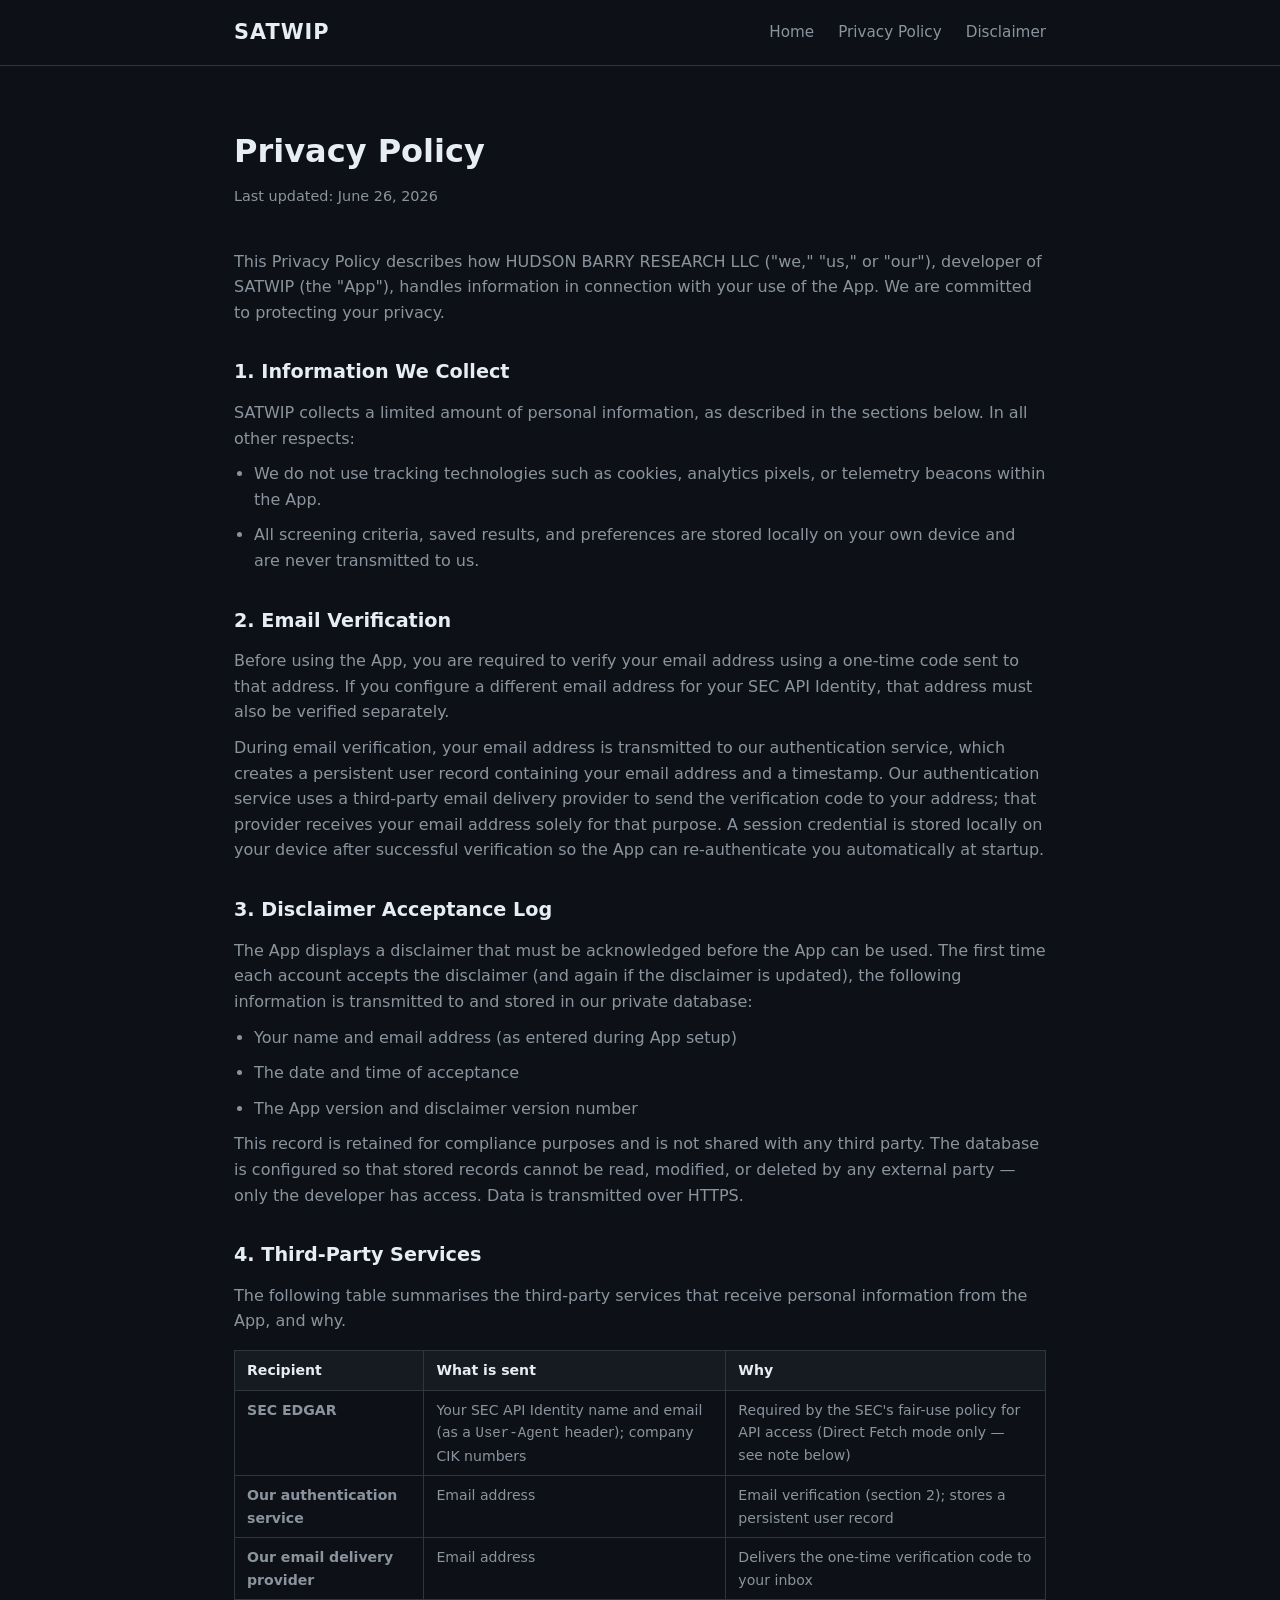
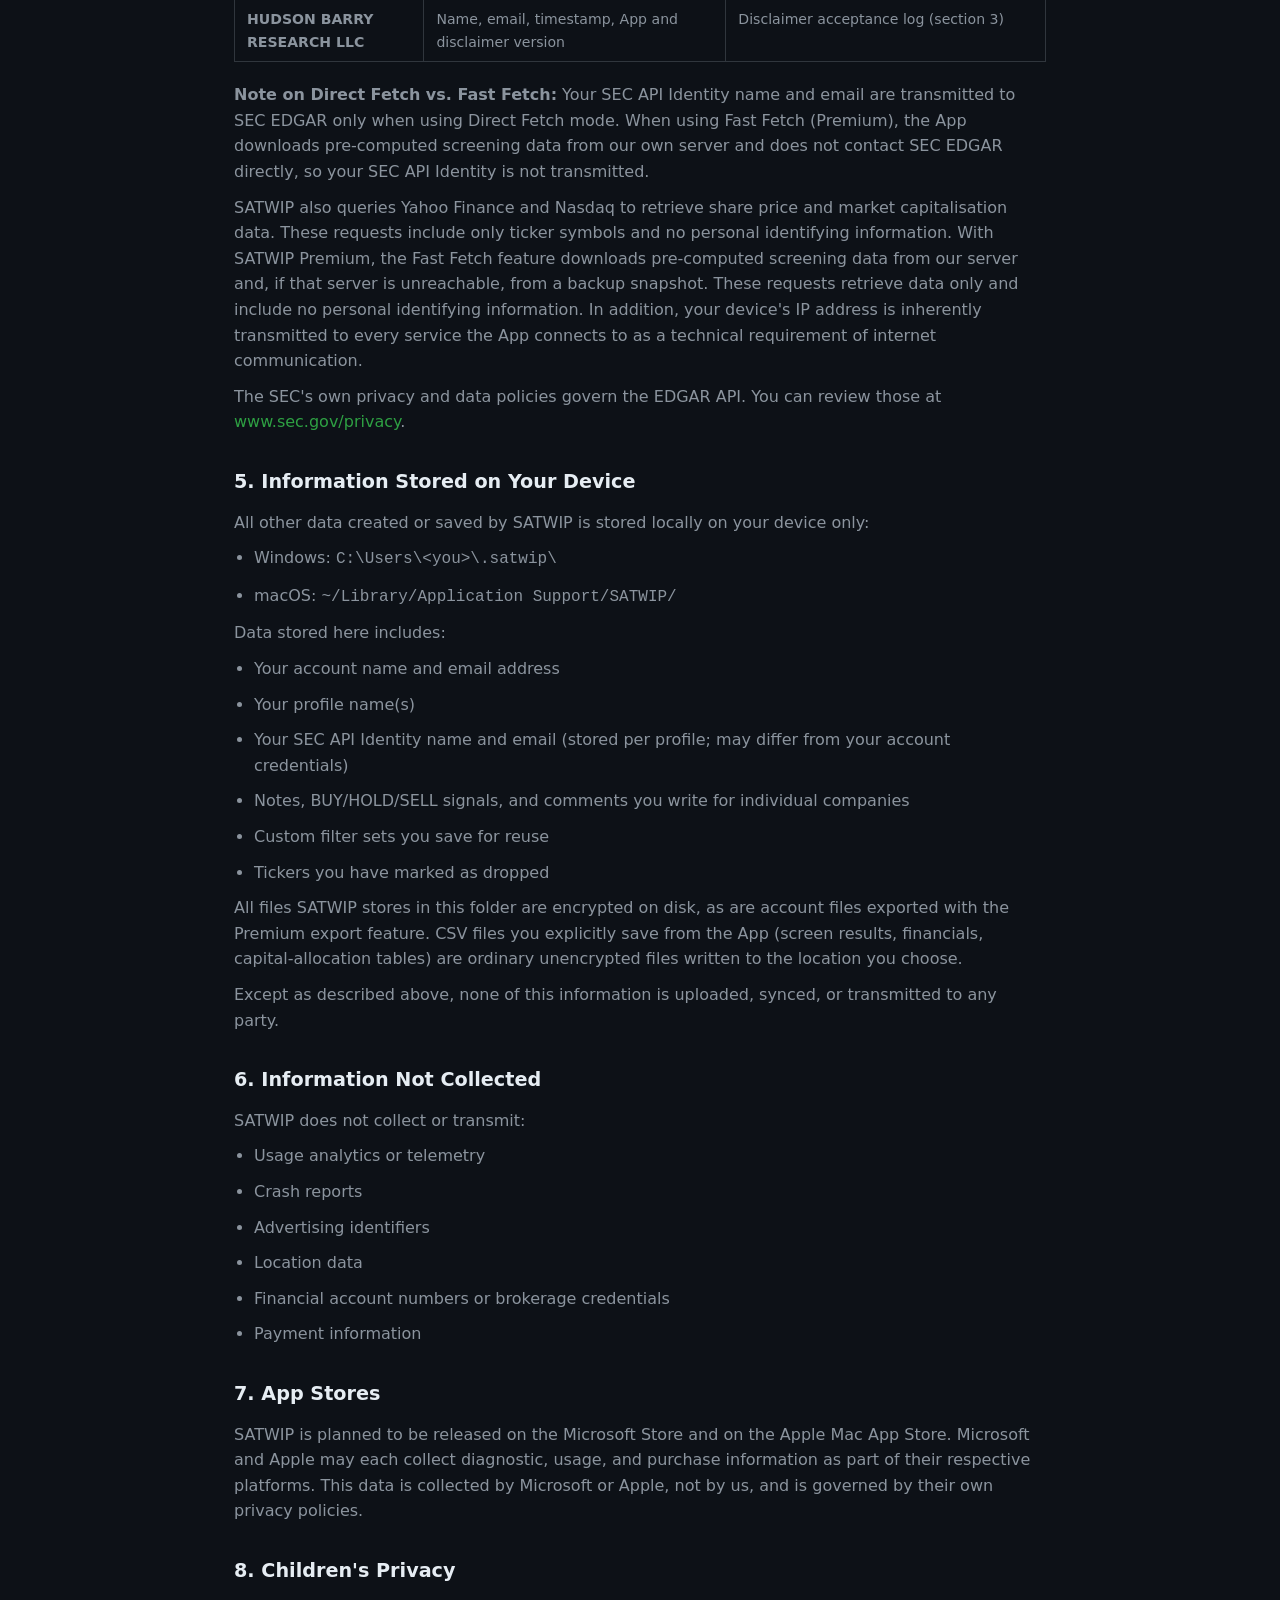
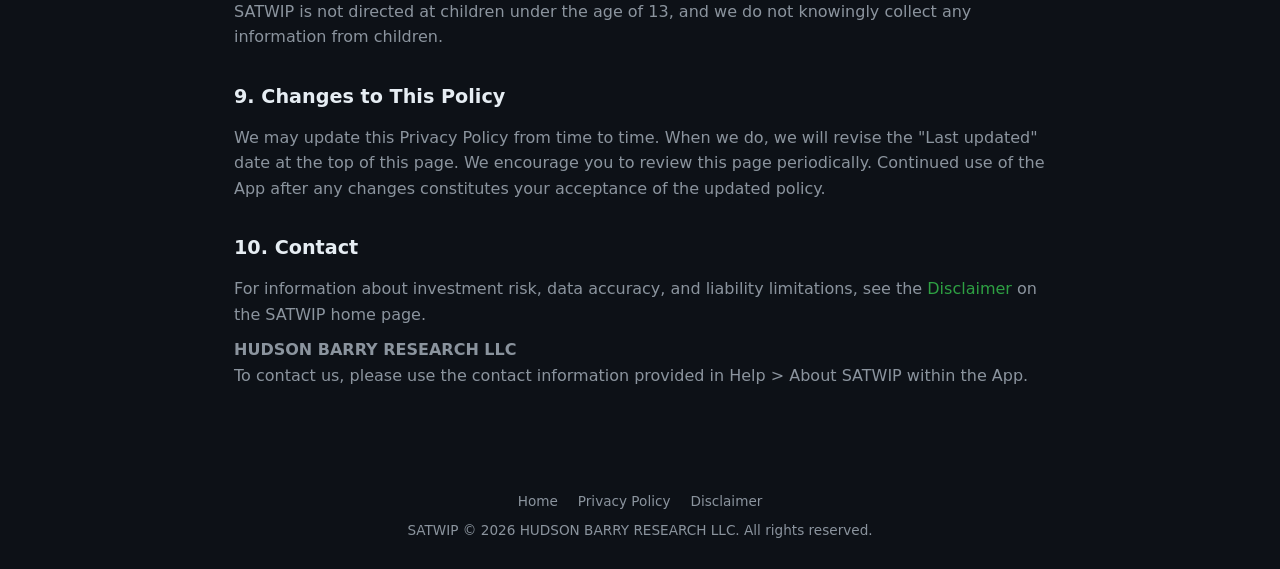
==== privacy-policy.html @ 19c0c05f "Sync privacy policy: remove satwip.com from contact section Co-Authored-By: Claude Sonnet 4.6 <norep" ====
<!DOCTYPE html>
<html lang="en">
<head>
  <meta charset="UTF-8" />
  <meta name="viewport" content="width=device-width, initial-scale=1.0" />
  <title>Privacy Policy — SATWIP</title>
  <meta name="description" content="SATWIP privacy policy — learn how SATWIP handles your data." />
  <link rel="canonical" href="https://satwip.com/privacy-policy.html" />
  <link rel="icon" href="favicon.ico" sizes="any" />
  <link rel="stylesheet" href="styles.css" />
</head>
<body>

  <nav>
    <div class="container">
      <a class="nav-brand" href="index.html" style="text-decoration:none;">SATWIP</a>
      <div class="nav-links">
        <a href="index.html">Home</a>
        <a href="privacy-policy.html">Privacy Policy</a>
        <a href="index.html#disclaimer">Disclaimer</a>
      </div>
    </div>
  </nav>

  <main>
    <div class="container">
      <div class="policy-content">

        <h1>Privacy Policy</h1>
        <p class="updated">Last updated: June 26, 2026</p>

        <p>This Privacy Policy describes how HUDSON BARRY RESEARCH LLC ("we," "us," or "our"), developer of SATWIP (the "App"), handles information in connection with your use of the App. We are committed to protecting your privacy.</p>

        <h2>1. Information We Collect</h2>
        <p>SATWIP collects a limited amount of personal information, as described in the sections below. In all other respects:</p>
        <ul>
          <li>We do not use tracking technologies such as cookies, analytics pixels, or telemetry beacons within the App.</li>
          <li>All screening criteria, saved results, and preferences are stored locally on your own device and are never transmitted to us.</li>
        </ul>

        <h2>2. Email Verification</h2>
        <p>Before using the App, you are required to verify your email address using a one-time code sent to that address. If you configure a different email address for your SEC API Identity, that address must also be verified separately.</p>
        <p>During email verification, your email address is transmitted to our authentication service, which creates a persistent user record containing your email address and a timestamp. Our authentication service uses a third-party email delivery provider to send the verification code to your address; that provider receives your email address solely for that purpose. A session credential is stored locally on your device after successful verification so the App can re-authenticate you automatically at startup.</p>

        <h2>3. Disclaimer Acceptance Log</h2>
        <p>The App displays a disclaimer that must be acknowledged before the App can be used. The first time each account accepts the disclaimer (and again if the disclaimer is updated), the following information is transmitted to and stored in our private database:</p>
        <ul>
          <li>Your name and email address (as entered during App setup)</li>
          <li>The date and time of acceptance</li>
          <li>The App version and disclaimer version number</li>
        </ul>
        <p>This record is retained for compliance purposes and is not shared with any third party. The database is configured so that stored records cannot be read, modified, or deleted by any external party — only the developer has access. Data is transmitted over HTTPS.</p>

        <h2>4. Third-Party Services</h2>
        <p>The following table summarises the third-party services that receive personal information from the App, and why.</p>
        <table>
          <thead>
            <tr><th>Recipient</th><th>What is sent</th><th>Why</th></tr>
          </thead>
          <tbody>
            <tr>
              <td><strong>SEC EDGAR</strong></td>
              <td>Your SEC API Identity name and email (as a <code>User-Agent</code> header); company CIK numbers</td>
              <td>Required by the SEC's fair-use policy for API access (Direct Fetch mode only — see note below)</td>
            </tr>
            <tr>
              <td><strong>Our authentication service</strong></td>
              <td>Email address</td>
              <td>Email verification (section 2); stores a persistent user record</td>
            </tr>
            <tr>
              <td><strong>Our email delivery provider</strong></td>
              <td>Email address</td>
              <td>Delivers the one-time verification code to your inbox</td>
            </tr>
            <tr>
              <td><strong>HUDSON BARRY RESEARCH LLC</strong></td>
              <td>Name, email, timestamp, App and disclaimer version</td>
              <td>Disclaimer acceptance log (section 3)</td>
            </tr>
          </tbody>
        </table>
        <p><strong>Note on Direct Fetch vs. Fast Fetch:</strong> Your SEC API Identity name and email are transmitted to SEC EDGAR only when using Direct Fetch mode. When using Fast Fetch (Premium), the App downloads pre-computed screening data from our own server and does not contact SEC EDGAR directly, so your SEC API Identity is not transmitted.</p>
        <p>SATWIP also queries Yahoo Finance and Nasdaq to retrieve share price and market capitalisation data. These requests include only ticker symbols and no personal identifying information. With SATWIP Premium, the Fast Fetch feature downloads pre-computed screening data from our server and, if that server is unreachable, from a backup snapshot. These requests retrieve data only and include no personal identifying information. In addition, your device's IP address is inherently transmitted to every service the App connects to as a technical requirement of internet communication.</p>
        <p>The SEC's own privacy and data policies govern the EDGAR API. You can review those at <a href="https://www.sec.gov/privacy" target="_blank" rel="noopener">www.sec.gov/privacy</a>.</p>

        <h2>5. Information Stored on Your Device</h2>
        <p>All other data created or saved by SATWIP is stored locally on your device only:</p>
        <ul>
          <li>Windows: <code>C:\Users\&lt;you&gt;\.satwip\</code></li>
          <li>macOS: <code>~/Library/Application Support/SATWIP/</code></li>
        </ul>
        <p>Data stored here includes:</p>
        <ul>
          <li>Your account name and email address</li>
          <li>Your profile name(s)</li>
          <li>Your SEC API Identity name and email (stored per profile; may differ from your account credentials)</li>
          <li>Notes, BUY/HOLD/SELL signals, and comments you write for individual companies</li>
          <li>Custom filter sets you save for reuse</li>
          <li>Tickers you have marked as dropped</li>
        </ul>
        <p>All files SATWIP stores in this folder are encrypted on disk, as are account files exported with the Premium export feature. CSV files you explicitly save from the App (screen results, financials, capital-allocation tables) are ordinary unencrypted files written to the location you choose.</p>
        <p>Except as described above, none of this information is uploaded, synced, or transmitted to any party.</p>

        <h2>6. Information Not Collected</h2>
        <p>SATWIP does not collect or transmit:</p>
        <ul>
          <li>Usage analytics or telemetry</li>
          <li>Crash reports</li>
          <li>Advertising identifiers</li>
          <li>Location data</li>
          <li>Financial account numbers or brokerage credentials</li>
          <li>Payment information</li>
        </ul>

        <h2>7. App Stores</h2>
        <p>SATWIP is planned to be released on the Microsoft Store and on the Apple Mac App Store. Microsoft and Apple may each collect diagnostic, usage, and purchase information as part of their respective platforms. This data is collected by Microsoft or Apple, not by us, and is governed by their own privacy policies.</p>

        <h2>8. Children's Privacy</h2>
        <p>SATWIP is not directed at children under the age of 13, and we do not knowingly collect any information from children.</p>

        <h2>9. Changes to This Policy</h2>
        <p>We may update this Privacy Policy from time to time. When we do, we will revise the "Last updated" date at the top of this page. We encourage you to review this page periodically. Continued use of the App after any changes constitutes your acceptance of the updated policy.</p>

        <h2>10. Contact</h2>
        <p>For information about investment risk, data accuracy, and liability limitations, see the <a href="index.html#disclaimer">Disclaimer</a> on the SATWIP home page.</p>

        <p><strong>HUDSON BARRY RESEARCH LLC</strong><br>
        To contact us, please use the contact information provided in Help &gt; About SATWIP within the App.</p>

      </div>
    </div>
  </main>

  <footer>
    <div class="container">
      <div class="footer-links">
        <a href="index.html">Home</a>
        <a href="privacy-policy.html">Privacy Policy</a>
        <a href="index.html#disclaimer">Disclaimer</a>
      </div>
      <p>SATWIP &copy; 2026 HUDSON BARRY RESEARCH LLC. All rights reserved.</p>
    </div>
  </footer>

</body>
</html>
---- styles.css ----
/* ===== Reset & Base ===== */
*, *::before, *::after { box-sizing: border-box; margin: 0; padding: 0; }

:root {
  --bg:        #0d1117;
  --bg-card:   #161b22;
  --border:    #30363d;
  --accent:    #2ea043;
  --accent-hover: #3fb950;
  --text:      #e6edf3;
  --text-muted:#8b949e;
  --font: 'Segoe UI', system-ui, -apple-system, sans-serif;
}

html { scroll-behavior: smooth; }

body {
  background: var(--bg);
  color: var(--text);
  font-family: var(--font);
  font-size: 16px;
  line-height: 1.6;
}

a { color: var(--accent); text-decoration: none; }
a:hover { color: var(--accent-hover); text-decoration: underline; }

/* ===== Layout ===== */
.container { max-width: 860px; margin: 0 auto; padding: 0 24px; }

/* ===== Nav ===== */
nav {
  border-bottom: 1px solid var(--border);
  padding: 16px 0;
  position: sticky; top: 0;
  background: var(--bg);
  z-index: 100;
}
nav .container { display: flex; align-items: center; justify-content: space-between; }
.nav-brand { font-size: 1.3rem; font-weight: 700; color: var(--text); letter-spacing: 1px; }
.nav-brand span { color: var(--accent); }
.nav-links { display: flex; gap: 24px; }
.nav-links a { color: var(--text-muted); font-size: 0.95rem; }
.nav-links a:hover { color: var(--text); text-decoration: none; }

/* ===== Hero ===== */
.hero {
  text-align: center;
  padding: 80px 0 60px;
  border-bottom: 1px solid var(--border);
}
.hero h1 { font-size: 3rem; font-weight: 800; letter-spacing: 2px; margin-bottom: 16px; }
.hero h1 span { color: var(--accent); }
.hero p { font-size: 1.2rem; color: var(--text-muted); max-width: 560px; margin: 0 auto 36px; }

.btn-store {
  display: inline-flex; align-items: center; gap: 10px;
  background: var(--accent);
  color: #fff;
  padding: 14px 28px;
  border-radius: 8px;
  font-size: 1rem; font-weight: 600;
  cursor: pointer;
  transition: transform 0.15s ease, background 0.15s ease;
}
.btn-store:hover {
  background: var(--accent-hover);
  color: #fff;
  text-decoration: none;
  transform: scale(1.04);
}
.btn-store svg { flex-shrink: 0; }
.coming-soon {
  display: inline-block;
  color: var(--text-muted);
  font-size: 1.1rem; font-weight: 600;
  letter-spacing: 0.5px;
}

.platform-note {
  margin-top: 14px;
  font-size: 0.85rem;
  color: var(--text-muted);
}

/* ===== Features ===== */
.features { padding: 60px 0; border-bottom: 1px solid var(--border); }
.features h2 { font-size: 1.6rem; margin-bottom: 32px; }

.cards { display: grid; grid-template-columns: repeat(auto-fit, minmax(240px, 1fr)); gap: 20px; }

.card {
  background: var(--bg-card);
  border: 1px solid var(--border);
  border-radius: 10px;
  padding: 24px;
}
.card-icon { font-size: 1.8rem; margin-bottom: 12px; }
.card h3 { font-size: 1rem; font-weight: 600; margin-bottom: 8px; }
.card p { font-size: 0.9rem; color: var(--text-muted); }

/* ===== About ===== */
.about { padding: 60px 0; border-bottom: 1px solid var(--border); }
.about h2 { font-size: 1.6rem; margin-bottom: 16px; }
.about p { color: var(--text-muted); margin-bottom: 12px; }

/* ===== Disclaimer ===== */
.disclaimer { padding: 60px 0; border-bottom: 1px solid var(--border); }
.disclaimer h2 { font-size: 1.6rem; margin-bottom: 20px; }
.disclaimer-box {
  background: var(--bg-card);
  border: 1px solid var(--border);
  border-left: 3px solid var(--text-muted);
  border-radius: 8px;
  padding: 24px 28px;
}
.disclaimer-box p { color: var(--text-muted); font-size: 0.9rem; margin-bottom: 16px; }
.disclaimer-box p:last-child { margin-bottom: 0; }
.disclaimer-box strong { color: var(--text); font-weight: 600; }

/* ===== Footer ===== */
footer {
  padding: 32px 0;
  text-align: center;
  font-size: 0.85rem;
  color: var(--text-muted);
}
footer a { color: var(--text-muted); }
footer a:hover { color: var(--text); }
footer .footer-links { margin-bottom: 8px; display: flex; justify-content: center; gap: 20px; }

/* ===== Privacy Policy Page ===== */
.policy-content { padding: 60px 0; }
.policy-content h1 { font-size: 2rem; margin-bottom: 8px; }
.policy-content .updated { color: var(--text-muted); font-size: 0.9rem; margin-bottom: 40px; }
.policy-content h2 { font-size: 1.2rem; margin: 32px 0 12px; color: var(--text); }
.policy-content p, .policy-content li { color: var(--text-muted); margin-bottom: 10px; }
.policy-content ul { padding-left: 20px; }
.policy-content a { color: var(--accent); }

/* ===== Policy table ===== */
.policy-content table {
  width: 100%; border-collapse: collapse;
  font-size: 0.88rem; margin: 16px 0 20px;
}
.policy-content th, .policy-content td {
  border: 1px solid var(--border);
  padding: 8px 12px; text-align: left; vertical-align: top;
}
.policy-content th { background: var(--bg-card); color: var(--text); font-weight: 600; }
.policy-content td { color: var(--text-muted); }

/* ===== Responsive ===== */
@media (max-width: 600px) {
  .hero h1 { font-size: 2.2rem; }
  .nav-links { gap: 16px; }
}
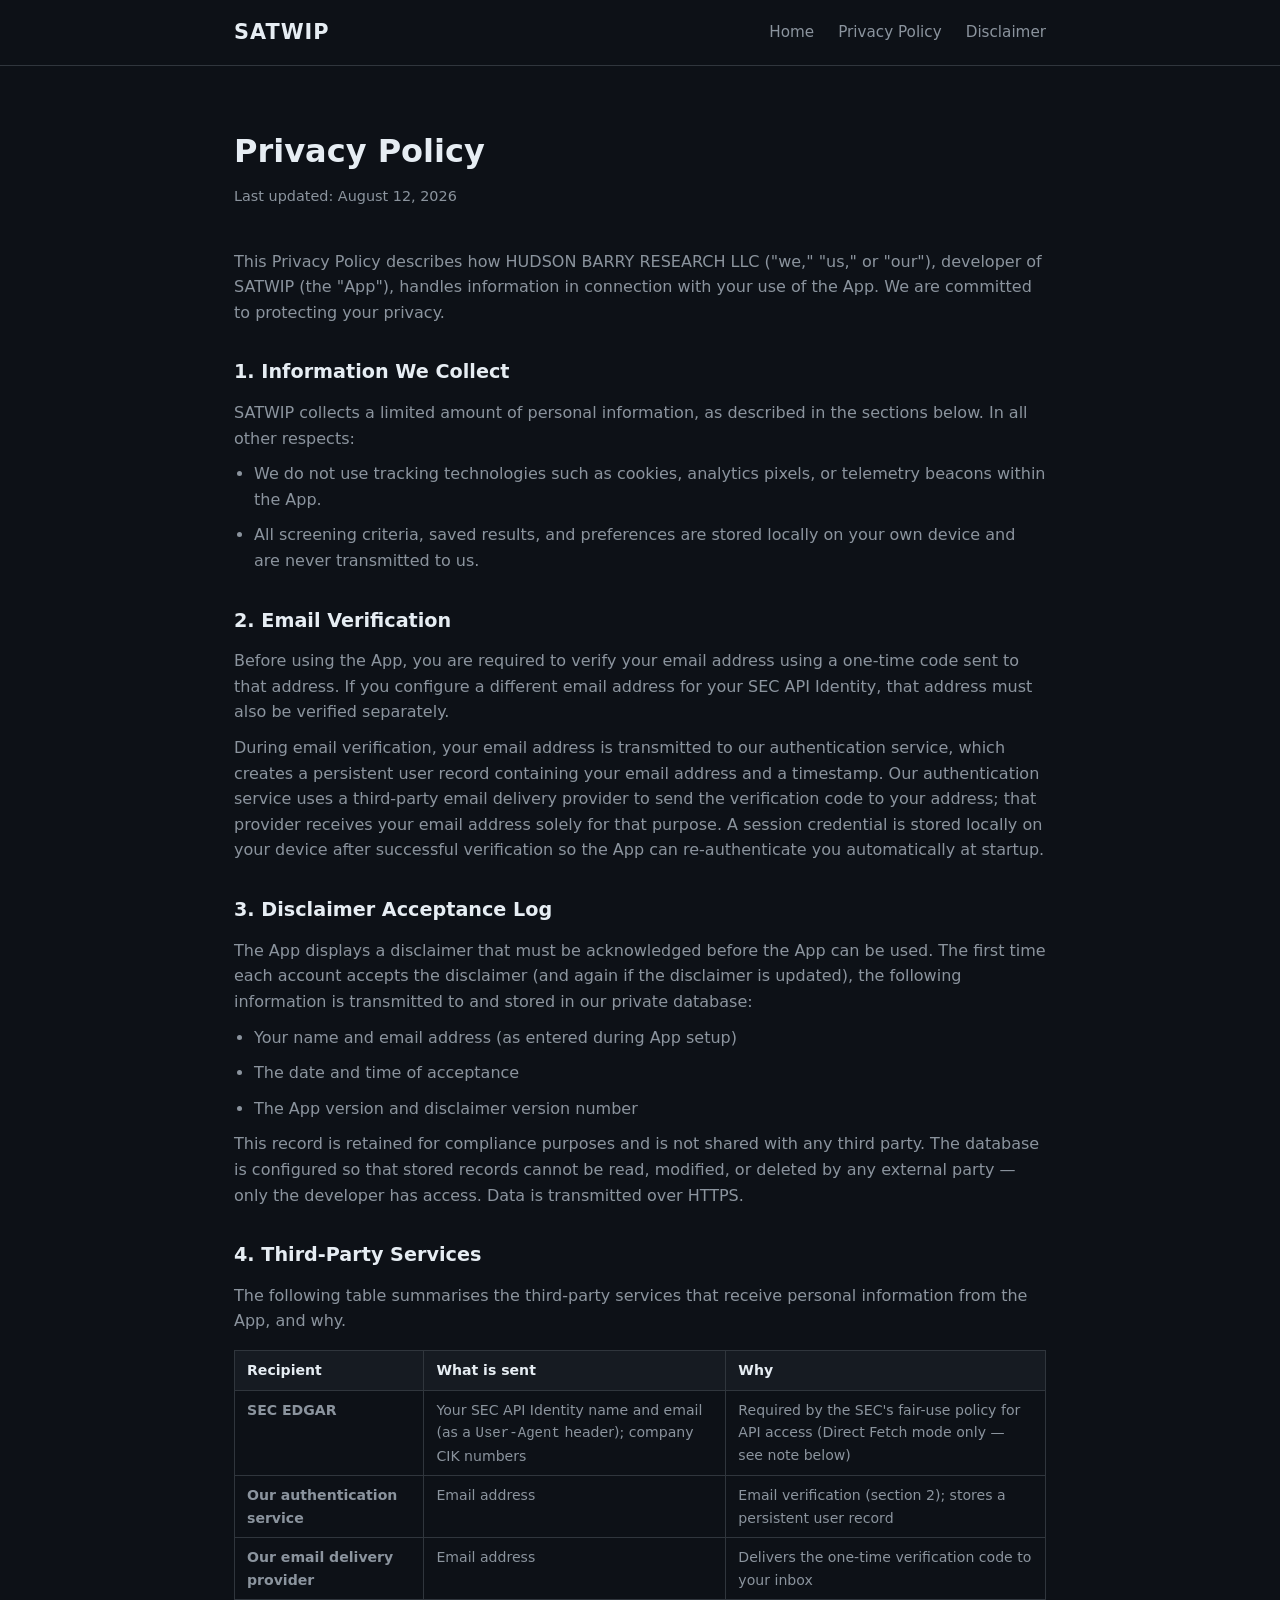
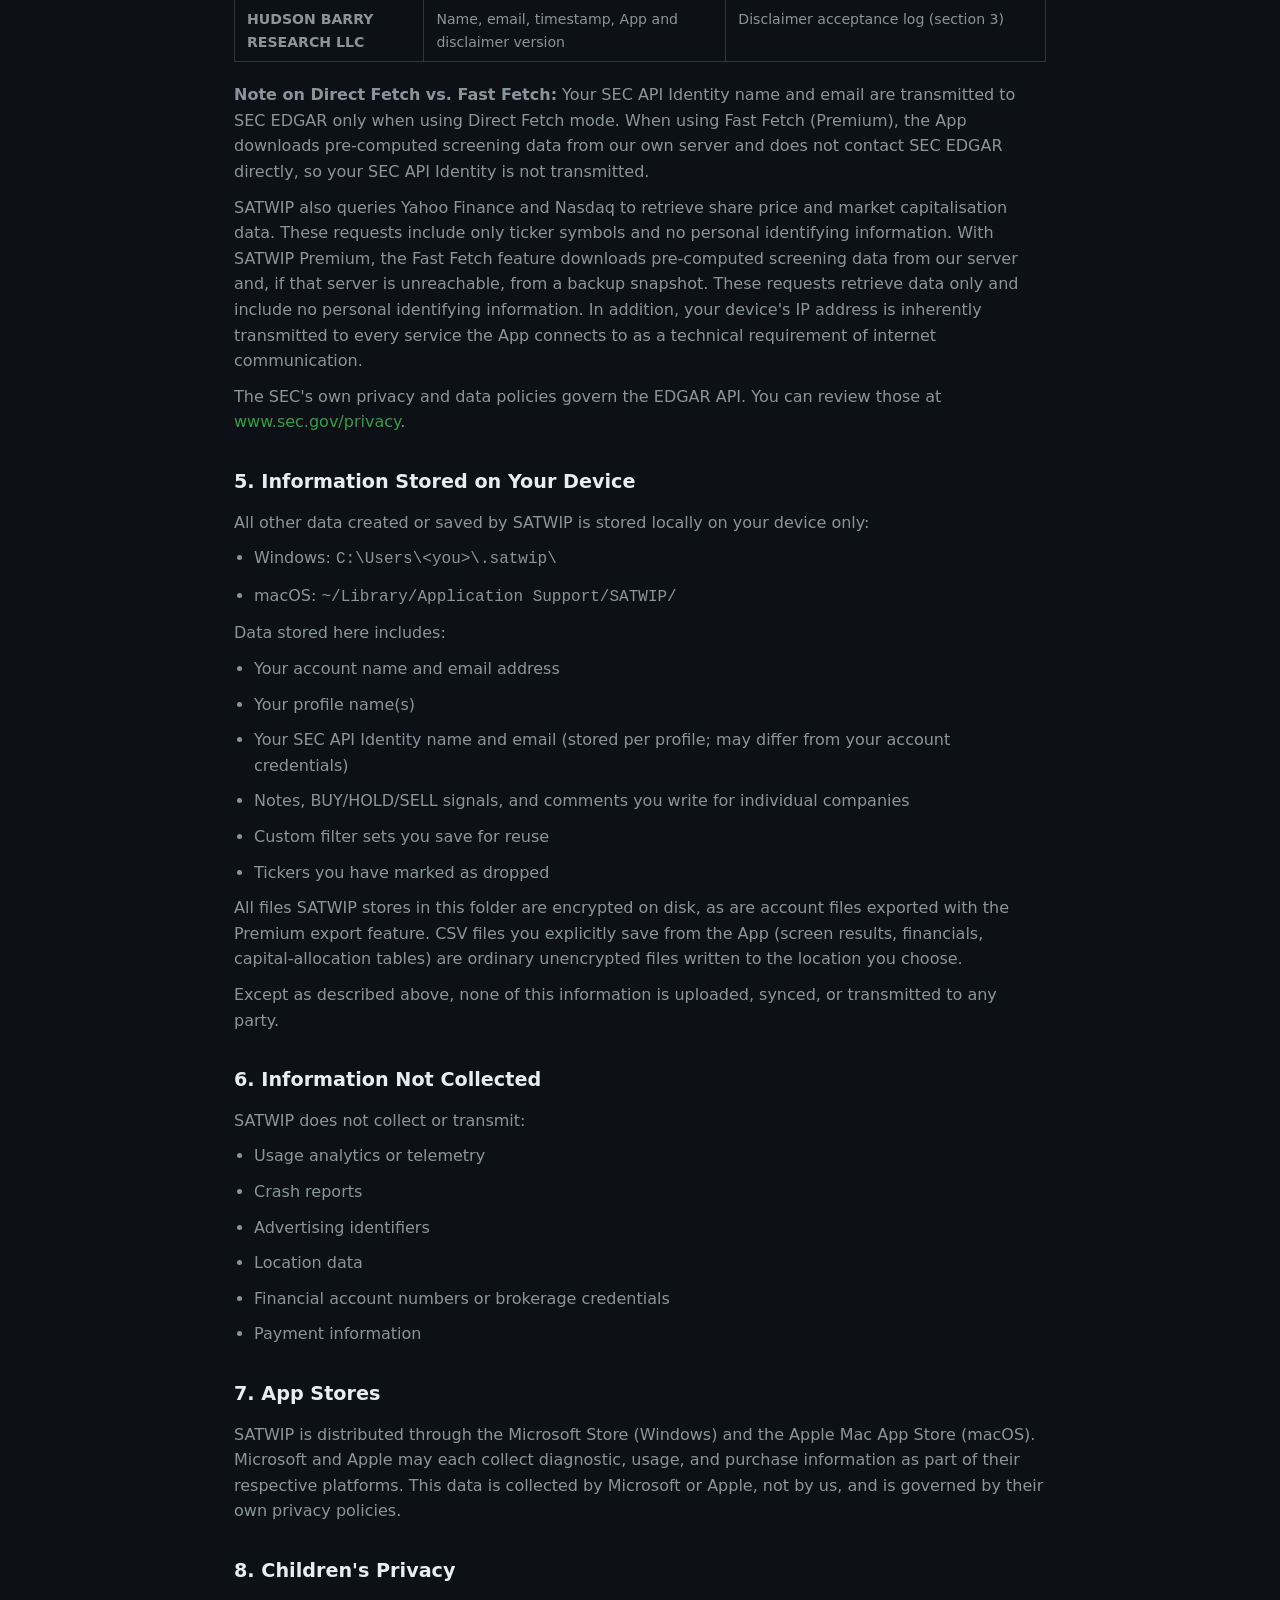
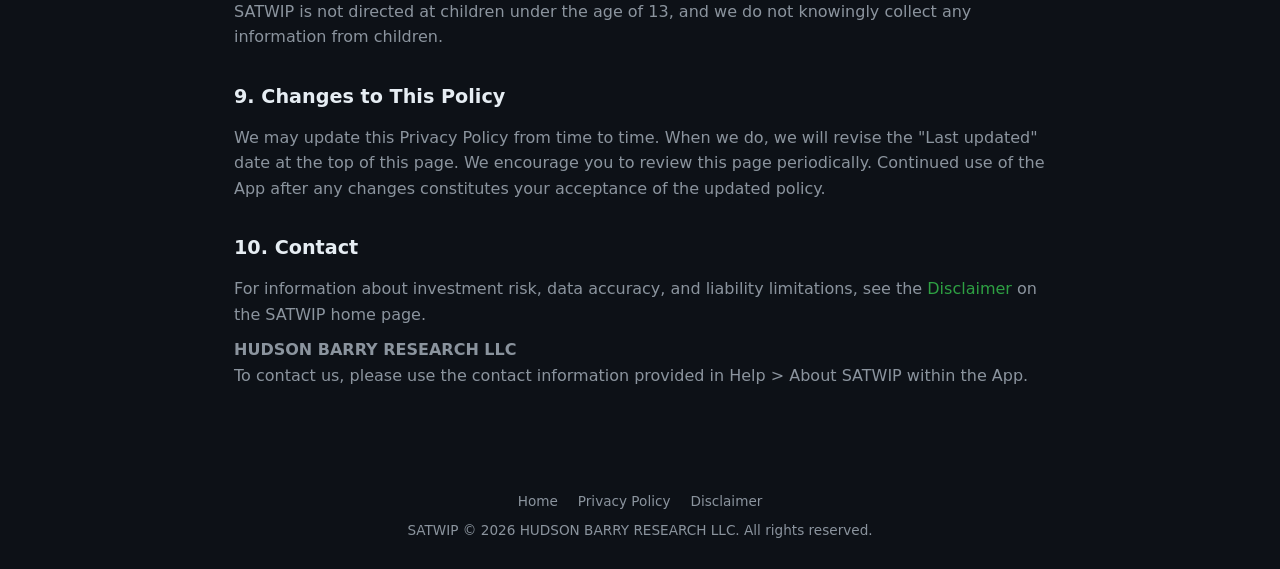
==== commit 2c0e83ca: "Website: correct stale platform text now that macOS is live - Meta description: "Coming soon to macO" ====
--- a/privacy-policy.html
+++ b/privacy-policy.html
@@ -27,7 +27,7 @@
       <div class="policy-content">
 
         <h1>Privacy Policy</h1>
-        <p class="updated">Last updated: June 26, 2026</p>
+        <p class="updated">Last updated: August 12, 2026</p>
 
         <p>This Privacy Policy describes how HUDSON BARRY RESEARCH LLC ("we," "us," or "our"), developer of SATWIP (the "App"), handles information in connection with your use of the App. We are committed to protecting your privacy.</p>
 
@@ -114,7 +114,7 @@
         </ul>
 
         <h2>7. App Stores</h2>
-        <p>SATWIP is planned to be released on the Microsoft Store and on the Apple Mac App Store. Microsoft and Apple may each collect diagnostic, usage, and purchase information as part of their respective platforms. This data is collected by Microsoft or Apple, not by us, and is governed by their own privacy policies.</p>
+        <p>SATWIP is distributed through the Microsoft Store (Windows) and the Apple Mac App Store (macOS). Microsoft and Apple may each collect diagnostic, usage, and purchase information as part of their respective platforms. This data is collected by Microsoft or Apple, not by us, and is governed by their own privacy policies.</p>
 
         <h2>8. Children's Privacy</h2>
         <p>SATWIP is not directed at children under the age of 13, and we do not knowingly collect any information from children.</p>
--- a/styles.css
+++ b/styles.css
@@ -51,27 +51,25 @@
 }
 .hero h1 { font-size: 3rem; font-weight: 800; letter-spacing: 2px; margin-bottom: 16px; }
 .hero h1 span { color: var(--accent); }
+.hero .tagline { font-size: 1.4rem; font-weight: 600; color: var(--text); margin-bottom: 24px; letter-spacing: 0.5px; }
 .hero p { font-size: 1.2rem; color: var(--text-muted); max-width: 560px; margin: 0 auto 36px; }
 
-.btn-store {
-  display: inline-flex; align-items: center; gap: 10px;
-  background: var(--accent);
-  color: #fff;
-  padding: 14px 28px;
-  border-radius: 8px;
-  font-size: 1rem; font-weight: 600;
-  cursor: pointer;
-  transition: transform 0.15s ease, background 0.15s ease;
+.store-badges {
+  display: flex;
+  justify-content: center;
+  align-items: center;
+  gap: 16px;
+  flex-wrap: wrap;
+  margin: 8px auto 36px;
 }
-.btn-store:hover {
-  background: var(--accent-hover);
-  color: #fff;
-  text-decoration: none;
-  transform: scale(1.04);
+.btn-store-badge {
+  display: inline-block;
+  transition: transform 0.15s ease;
 }
-.btn-store svg { flex-shrink: 0; }
-.coming-soon {
-  display: inline-block;
+.btn-store-badge:hover { transform: scale(1.04); text-decoration: none; }
+.btn-store-badge img { display: block; height: 52px; width: auto; }
+.hero .coming-soon {
+  display: block;
   color: var(--text-muted);
   font-size: 1.1rem; font-weight: 600;
   letter-spacing: 0.5px;
@@ -128,6 +126,7 @@
 footer a { color: var(--text-muted); }
 footer a:hover { color: var(--text); }
 footer .footer-links { margin-bottom: 8px; display: flex; justify-content: center; gap: 20px; }
+footer .footer-legal { margin-top: 6px; font-size: 0.78rem; opacity: 0.8; }
 
 /* ===== Privacy Policy Page ===== */
 .policy-content { padding: 60px 0; }
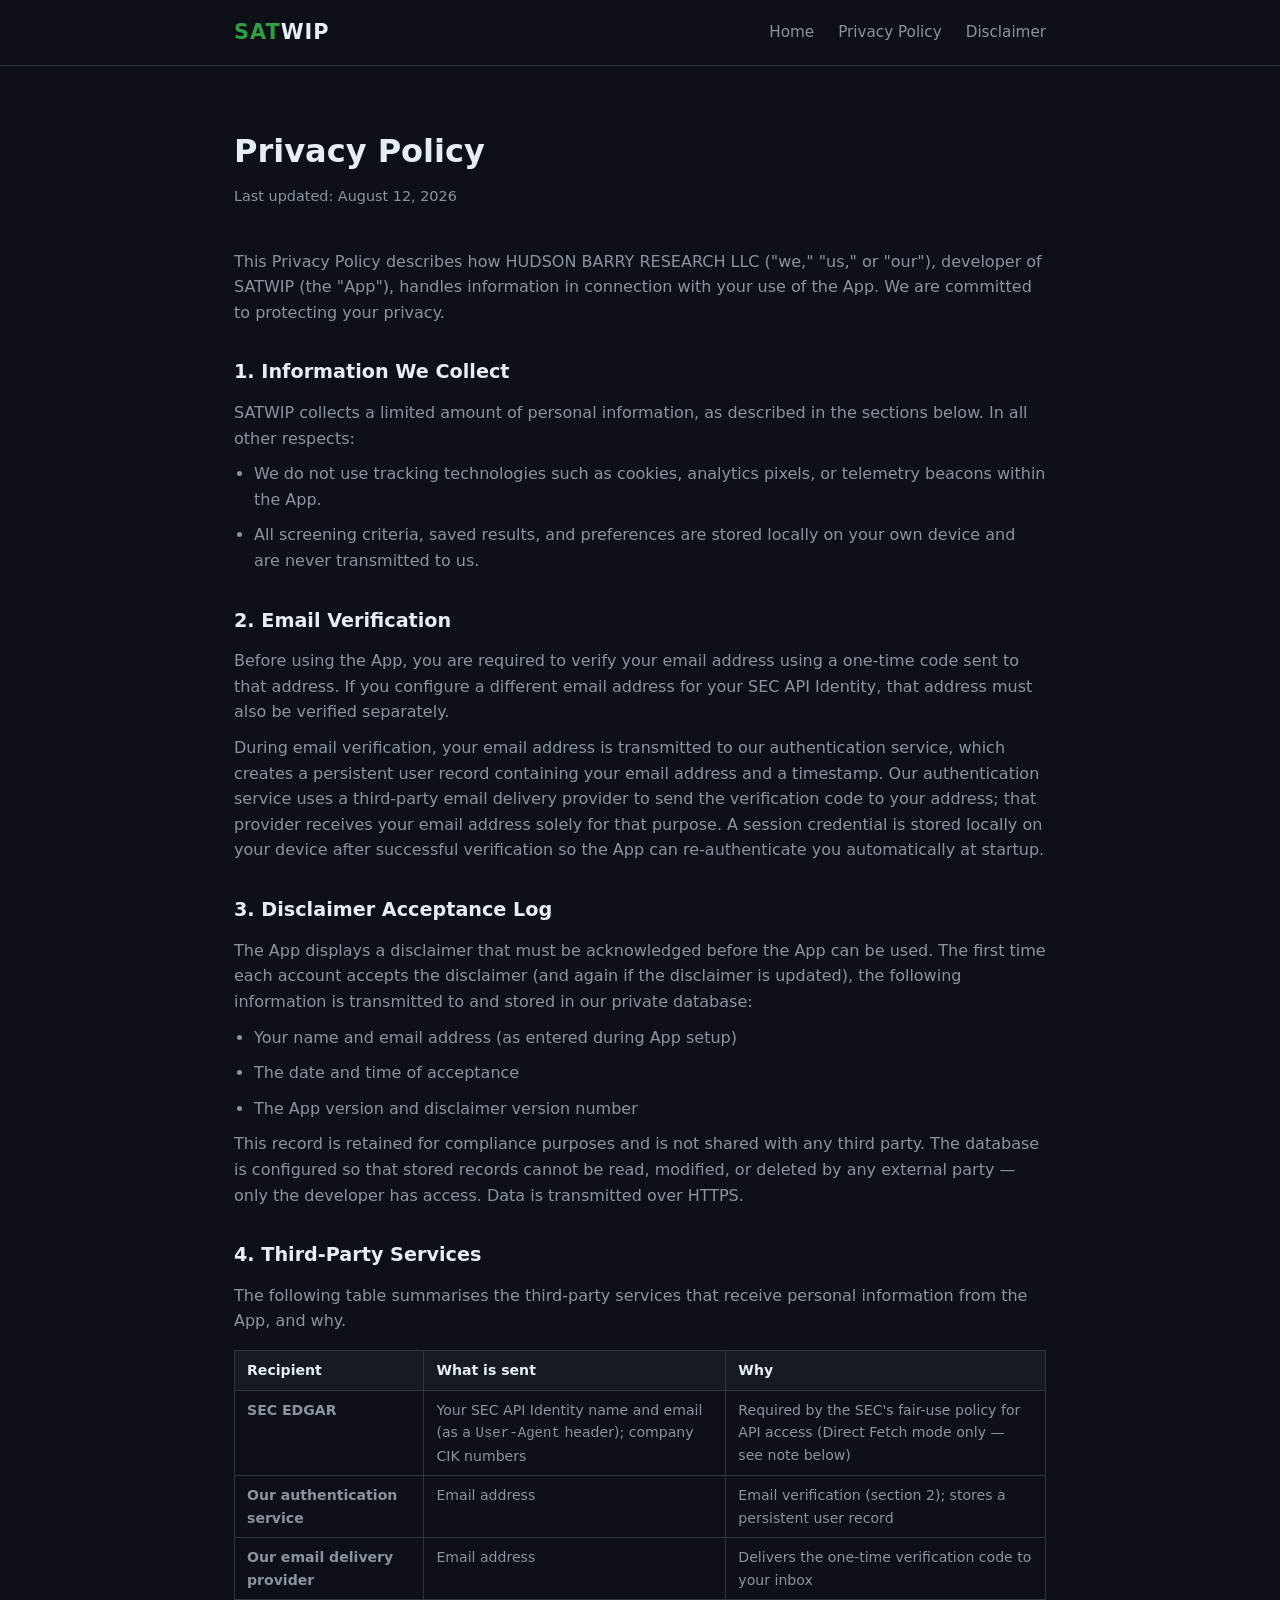
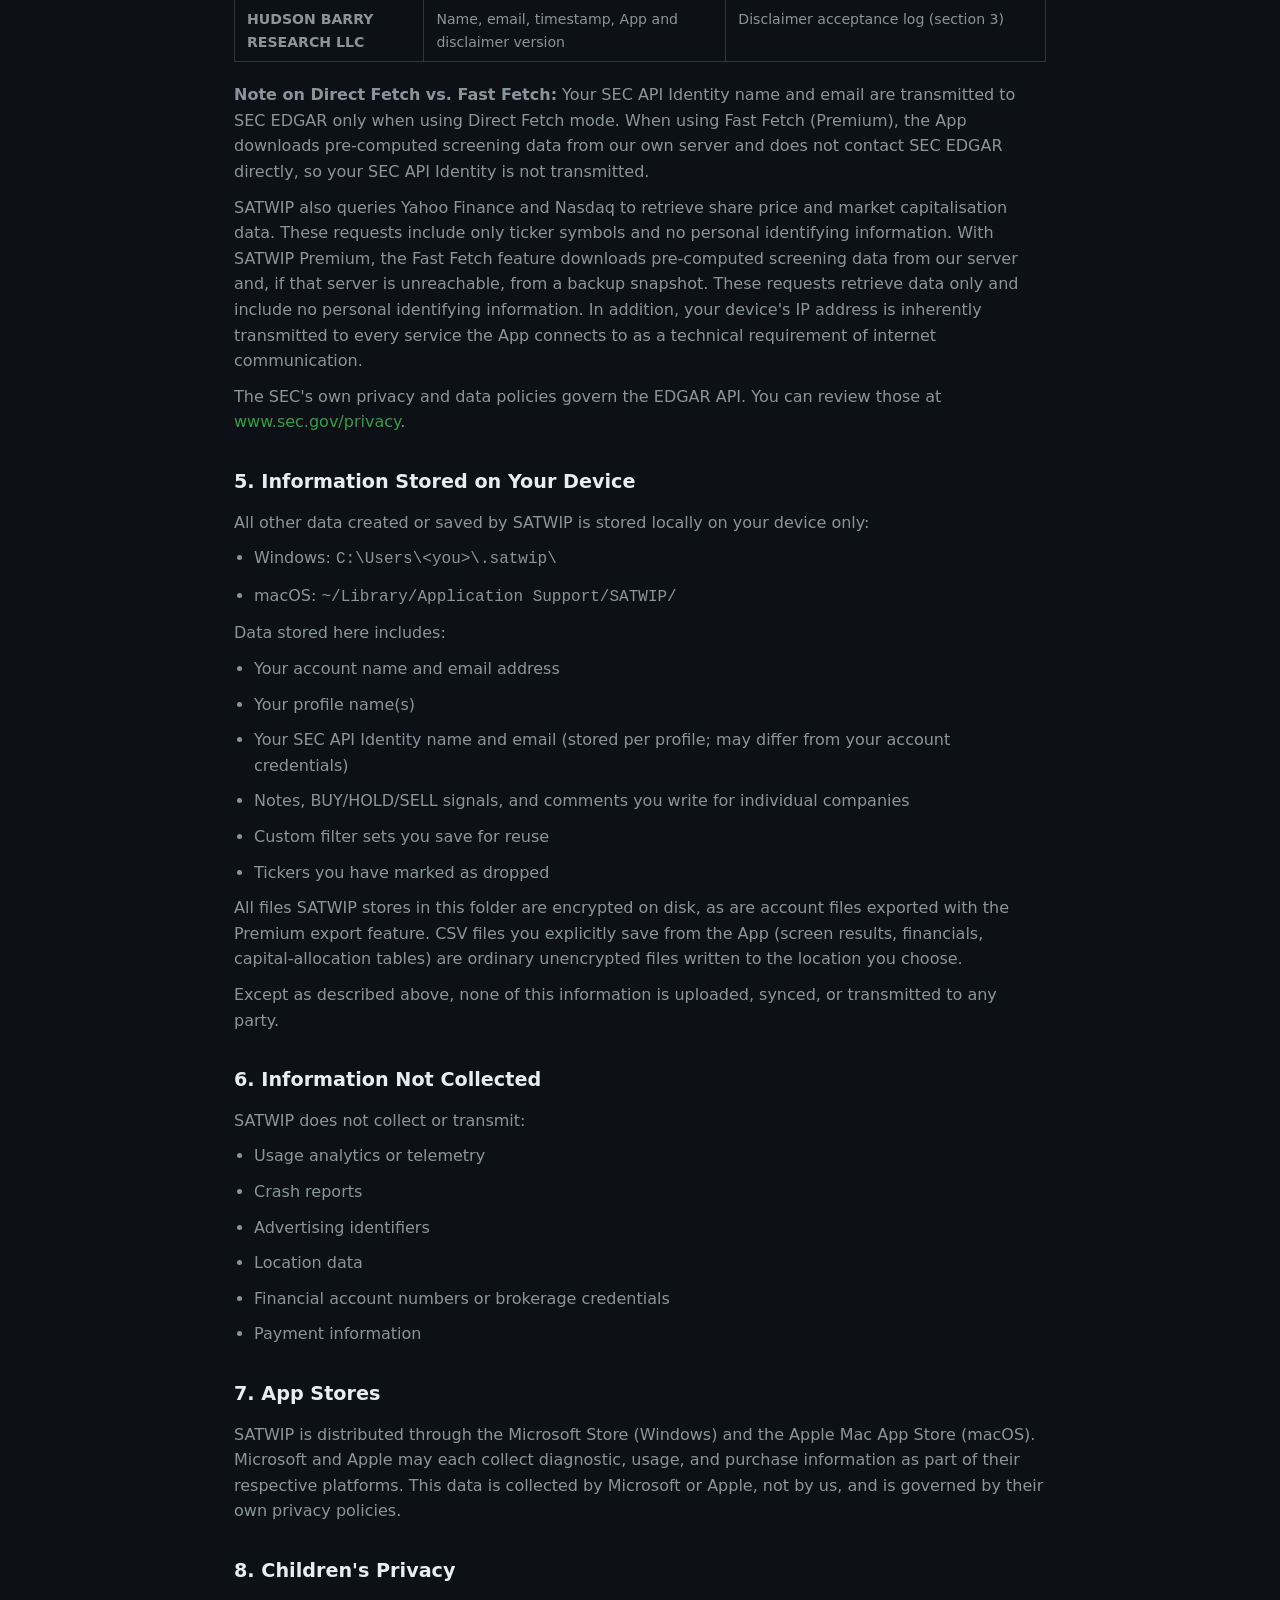
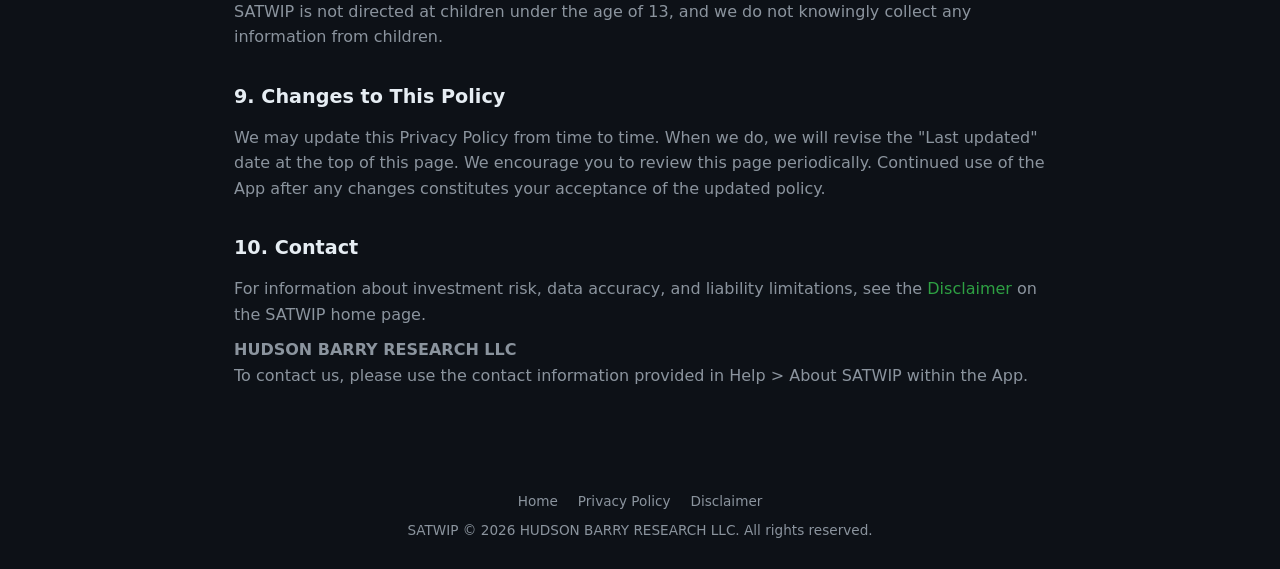
==== commit 35b08ea8: "Nav brand: green "SAT" on Privacy Policy and Support pages Wrap SAT in an inner <span> so the existi" ====
--- a/privacy-policy.html
+++ b/privacy-policy.html
@@ -13,7 +13,7 @@
 
   <nav>
     <div class="container">
-      <a class="nav-brand" href="index.html" style="text-decoration:none;">SATWIP</a>
+      <a class="nav-brand" href="index.html" style="text-decoration:none;"><span>SAT</span>WIP</a>
       <div class="nav-links">
         <a href="index.html">Home</a>
         <a href="privacy-policy.html">Privacy Policy</a>
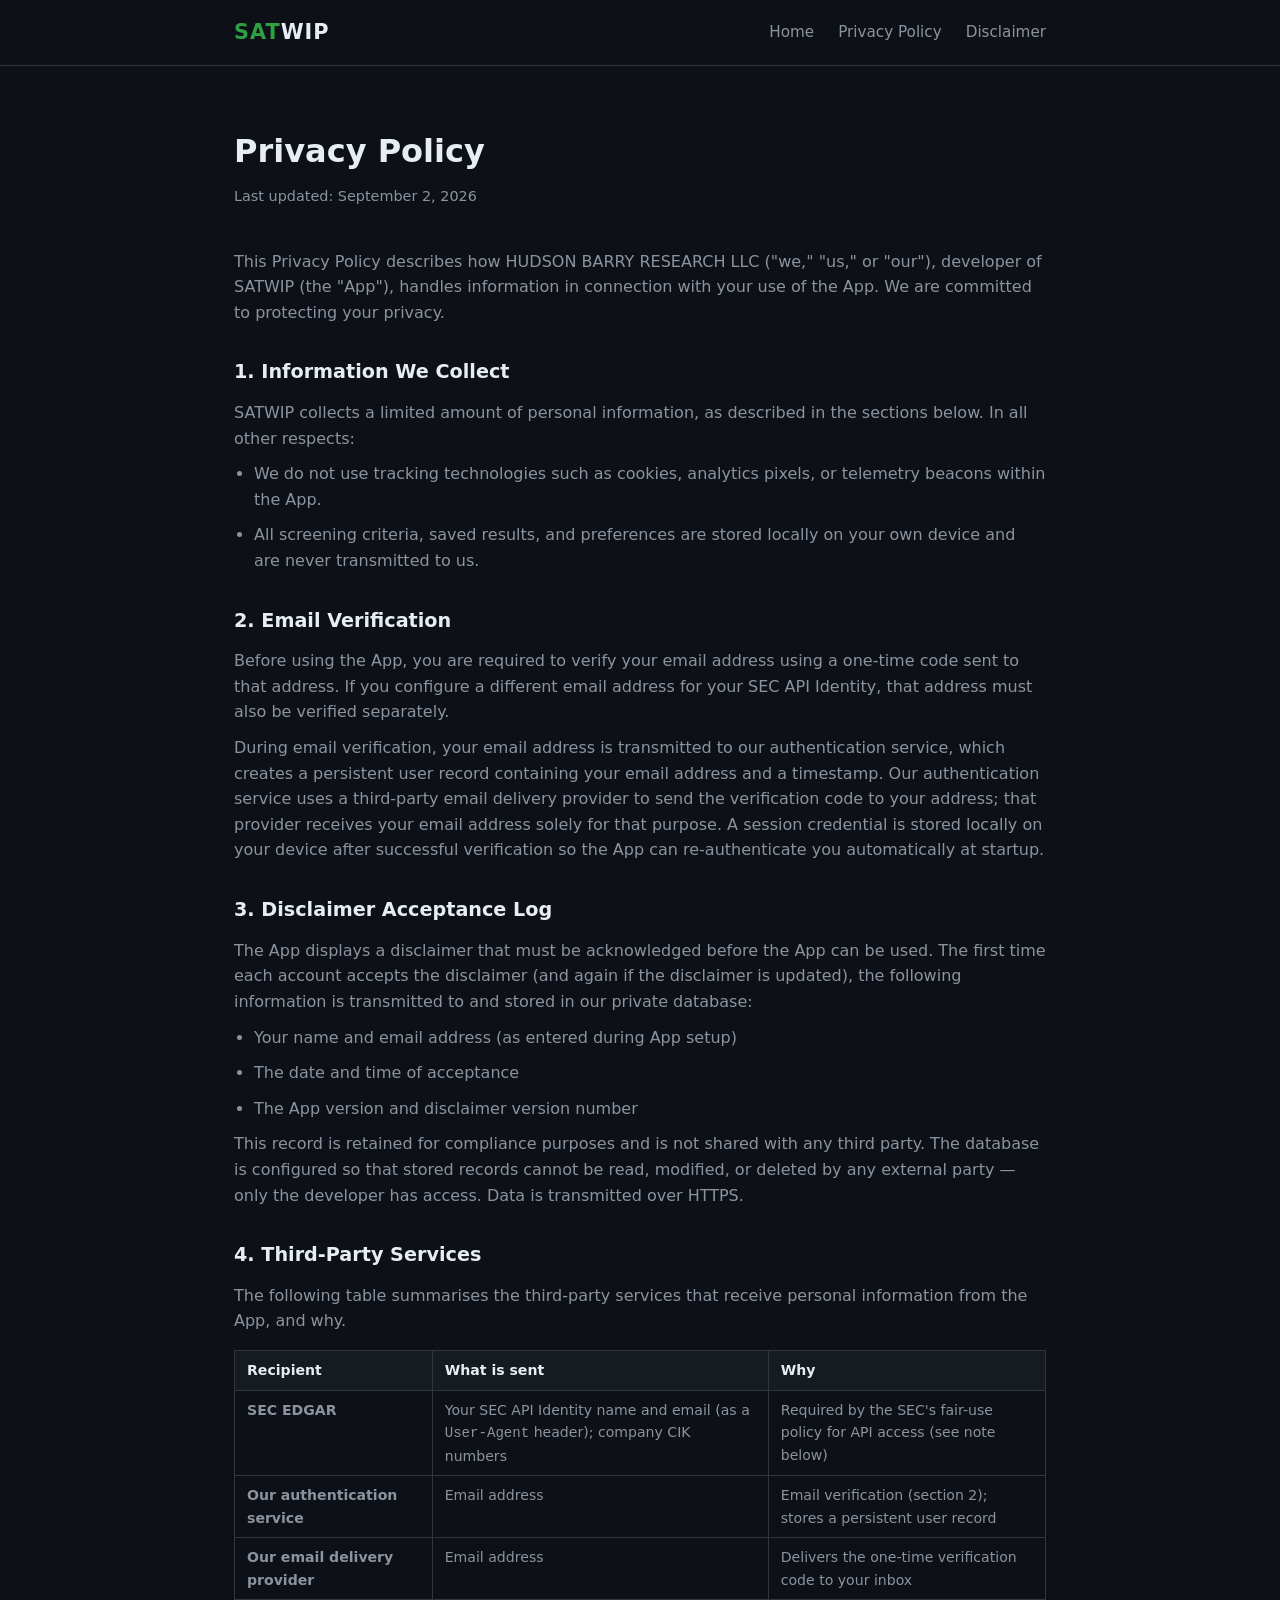
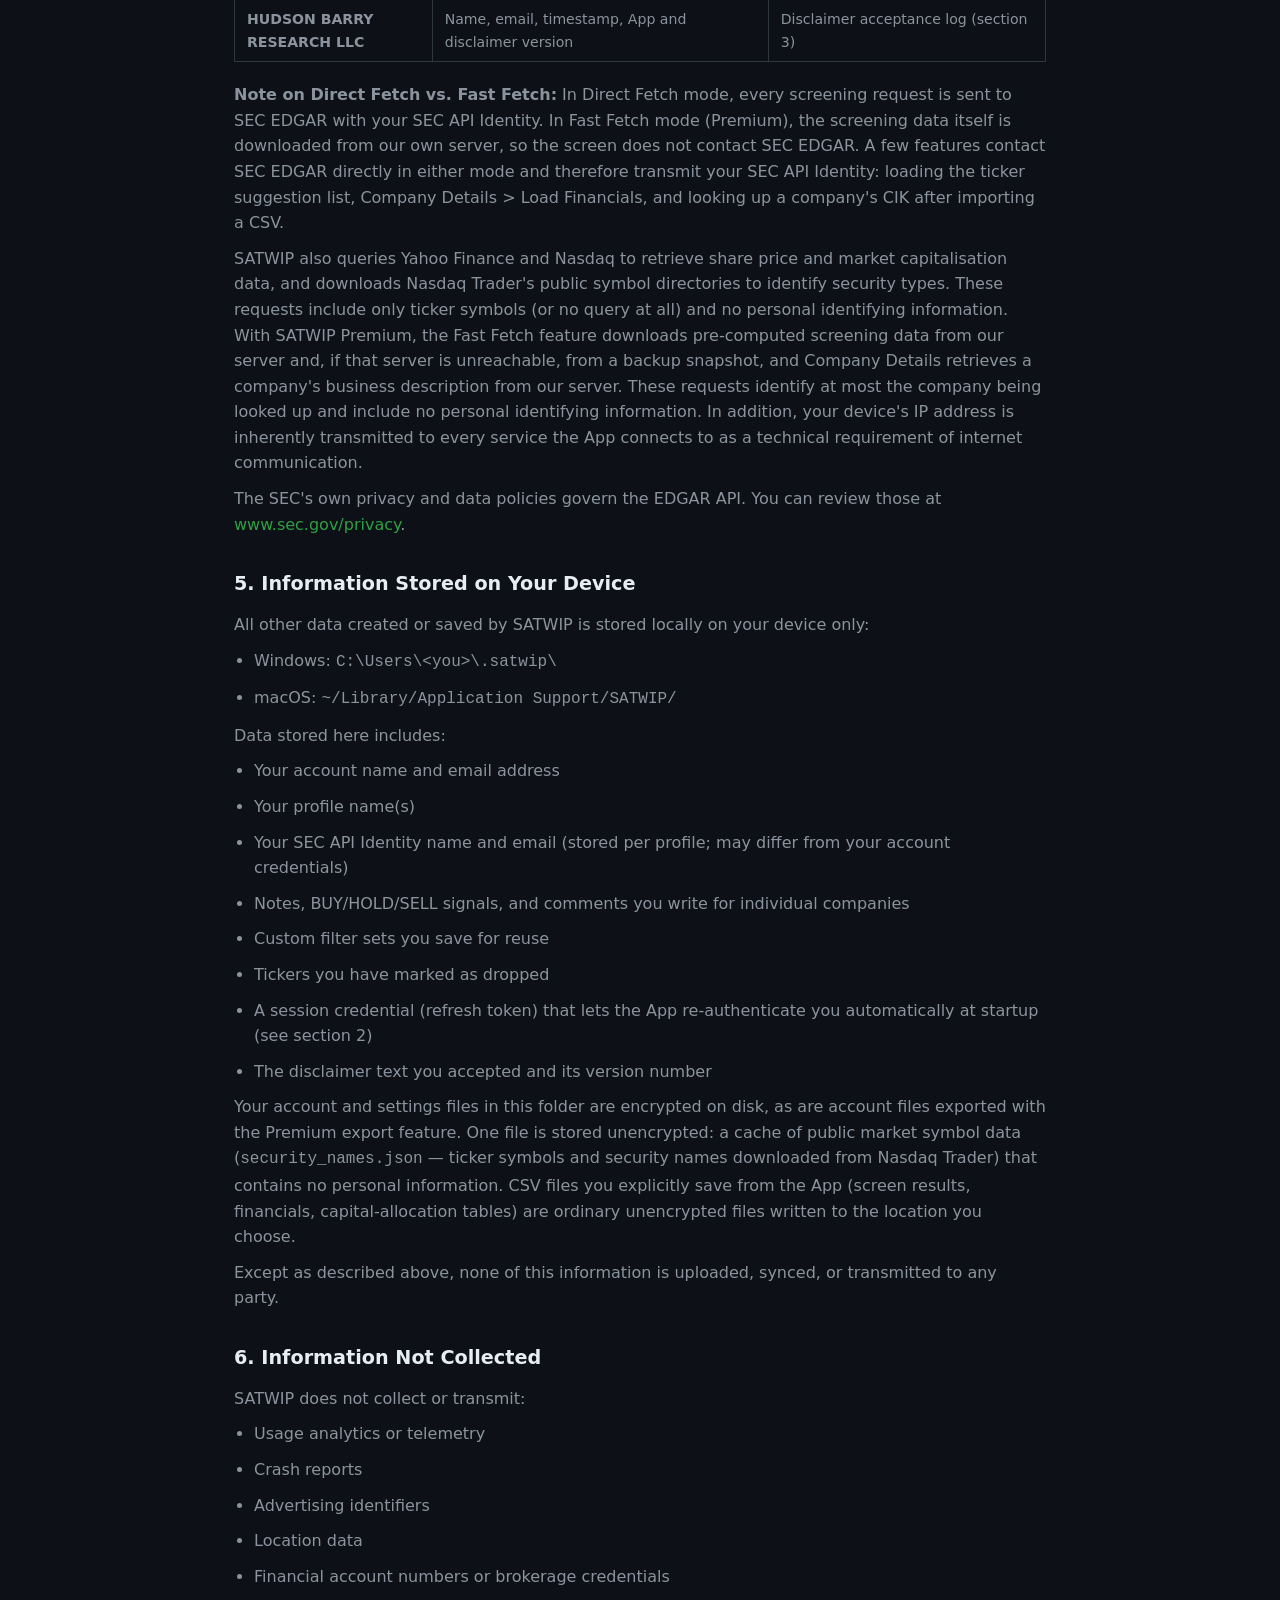
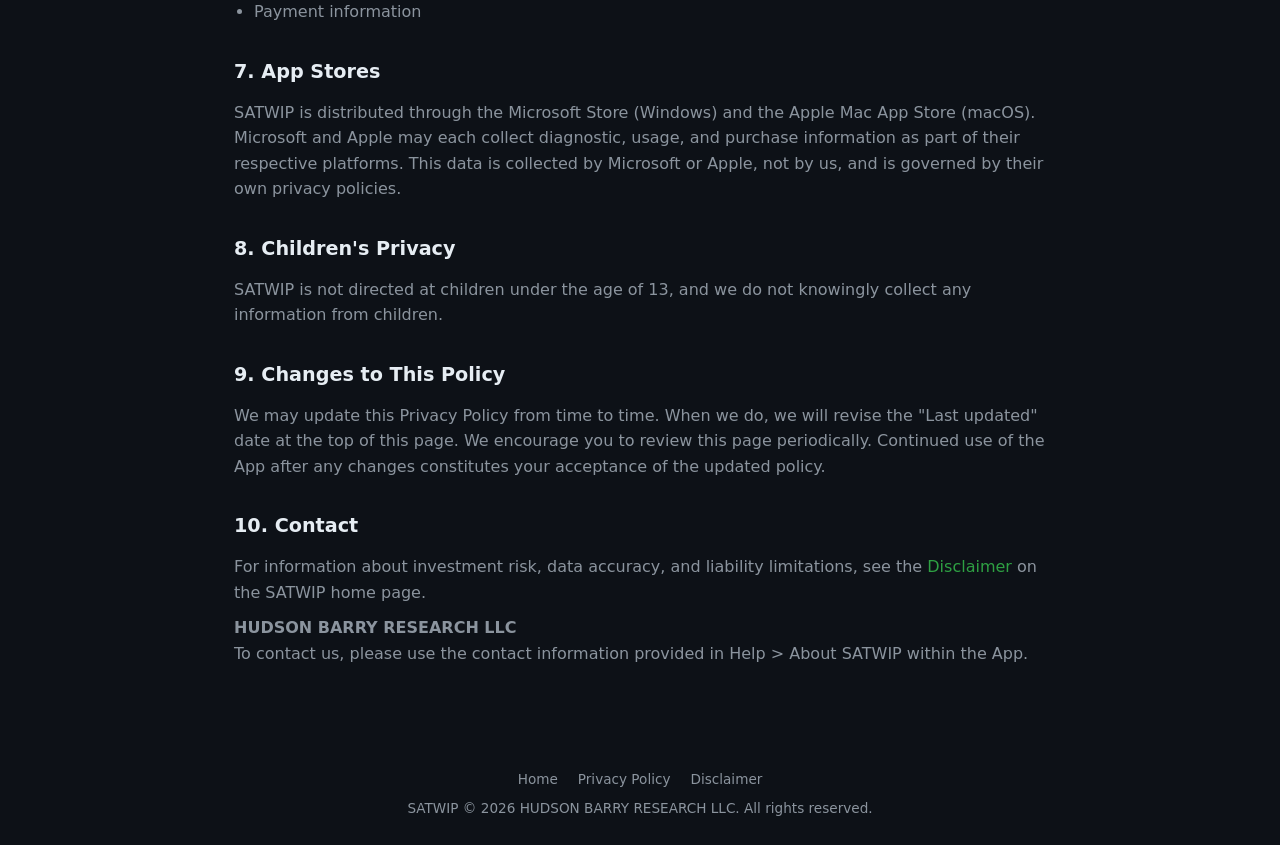
==== commit 0785e195: "Privacy Policy: accuracy fixes from audit Fast Fetch still contacts SEC EDGAR for Company Details > " ====
--- a/privacy-policy.html
+++ b/privacy-policy.html
@@ -6,6 +6,20 @@
   <title>Privacy Policy — SATWIP</title>
   <meta name="description" content="SATWIP privacy policy — learn how SATWIP handles your data." />
   <link rel="canonical" href="https://satwip.com/privacy-policy.html" />
+  <!-- Social sharing (Open Graph / Twitter) -->
+  <meta property="og:type" content="website" />
+  <meta property="og:site_name" content="SATWIP" />
+  <meta property="og:title" content="Privacy Policy — SATWIP" />
+  <meta property="og:description" content="SATWIP privacy policy — learn how SATWIP handles your data." />
+  <meta property="og:url" content="https://satwip.com/privacy-policy.html" />
+  <meta property="og:image" content="https://satwip.com/og-image.png" />
+  <meta property="og:image:width" content="1200" />
+  <meta property="og:image:height" content="630" />
+  <meta property="og:image:alt" content="SATWIP — Fundamental US stock screener" />
+  <meta name="twitter:card" content="summary_large_image" />
+  <meta name="twitter:title" content="Privacy Policy — SATWIP" />
+  <meta name="twitter:description" content="SATWIP privacy policy — learn how SATWIP handles your data." />
+  <meta name="twitter:image" content="https://satwip.com/og-image.png" />
   <link rel="icon" href="favicon.ico" sizes="any" />
   <link rel="stylesheet" href="styles.css" />
 </head>
@@ -27,7 +41,7 @@
       <div class="policy-content">
 
         <h1>Privacy Policy</h1>
-        <p class="updated">Last updated: August 12, 2026</p>
+        <p class="updated">Last updated: September 2, 2026</p>
 
         <p>This Privacy Policy describes how HUDSON BARRY RESEARCH LLC ("we," "us," or "our"), developer of SATWIP (the "App"), handles information in connection with your use of the App. We are committed to protecting your privacy.</p>
 
@@ -61,7 +75,7 @@
             <tr>
               <td><strong>SEC EDGAR</strong></td>
               <td>Your SEC API Identity name and email (as a <code>User-Agent</code> header); company CIK numbers</td>
-              <td>Required by the SEC's fair-use policy for API access (Direct Fetch mode only — see note below)</td>
+              <td>Required by the SEC's fair-use policy for API access (see note below)</td>
             </tr>
             <tr>
               <td><strong>Our authentication service</strong></td>
@@ -80,8 +94,8 @@
             </tr>
           </tbody>
         </table>
-        <p><strong>Note on Direct Fetch vs. Fast Fetch:</strong> Your SEC API Identity name and email are transmitted to SEC EDGAR only when using Direct Fetch mode. When using Fast Fetch (Premium), the App downloads pre-computed screening data from our own server and does not contact SEC EDGAR directly, so your SEC API Identity is not transmitted.</p>
-        <p>SATWIP also queries Yahoo Finance and Nasdaq to retrieve share price and market capitalisation data. These requests include only ticker symbols and no personal identifying information. With SATWIP Premium, the Fast Fetch feature downloads pre-computed screening data from our server and, if that server is unreachable, from a backup snapshot. These requests retrieve data only and include no personal identifying information. In addition, your device's IP address is inherently transmitted to every service the App connects to as a technical requirement of internet communication.</p>
+        <p><strong>Note on Direct Fetch vs. Fast Fetch:</strong> In Direct Fetch mode, every screening request is sent to SEC EDGAR with your SEC API Identity. In Fast Fetch mode (Premium), the screening data itself is downloaded from our own server, so the screen does not contact SEC EDGAR. A few features contact SEC EDGAR directly in either mode and therefore transmit your SEC API Identity: loading the ticker suggestion list, Company Details &gt; Load Financials, and looking up a company's CIK after importing a CSV.</p>
+        <p>SATWIP also queries Yahoo Finance and Nasdaq to retrieve share price and market capitalisation data, and downloads Nasdaq Trader's public symbol directories to identify security types. These requests include only ticker symbols (or no query at all) and no personal identifying information. With SATWIP Premium, the Fast Fetch feature downloads pre-computed screening data from our server and, if that server is unreachable, from a backup snapshot, and Company Details retrieves a company's business description from our server. These requests identify at most the company being looked up and include no personal identifying information. In addition, your device's IP address is inherently transmitted to every service the App connects to as a technical requirement of internet communication.</p>
         <p>The SEC's own privacy and data policies govern the EDGAR API. You can review those at <a href="https://www.sec.gov/privacy" target="_blank" rel="noopener">www.sec.gov/privacy</a>.</p>
 
         <h2>5. Information Stored on Your Device</h2>
@@ -98,8 +112,10 @@
           <li>Notes, BUY/HOLD/SELL signals, and comments you write for individual companies</li>
           <li>Custom filter sets you save for reuse</li>
           <li>Tickers you have marked as dropped</li>
+          <li>A session credential (refresh token) that lets the App re-authenticate you automatically at startup (see section 2)</li>
+          <li>The disclaimer text you accepted and its version number</li>
         </ul>
-        <p>All files SATWIP stores in this folder are encrypted on disk, as are account files exported with the Premium export feature. CSV files you explicitly save from the App (screen results, financials, capital-allocation tables) are ordinary unencrypted files written to the location you choose.</p>
+        <p>Your account and settings files in this folder are encrypted on disk, as are account files exported with the Premium export feature. One file is stored unencrypted: a cache of public market symbol data (<code>security_names.json</code> — ticker symbols and security names downloaded from Nasdaq Trader) that contains no personal information. CSV files you explicitly save from the App (screen results, financials, capital-allocation tables) are ordinary unencrypted files written to the location you choose.</p>
         <p>Except as described above, none of this information is uploaded, synced, or transmitted to any party.</p>
 
         <h2>6. Information Not Collected</h2>
--- a/styles.css
+++ b/styles.css
@@ -39,6 +39,7 @@
 nav .container { display: flex; align-items: center; justify-content: space-between; }
 .nav-brand { font-size: 1.3rem; font-weight: 700; color: var(--text); letter-spacing: 1px; }
 .nav-brand span { color: var(--accent); }
+.nav-brand:hover { color: var(--text); text-decoration: none; }
 .nav-links { display: flex; gap: 24px; }
 .nav-links a { color: var(--text-muted); font-size: 0.95rem; }
 .nav-links a:hover { color: var(--text); text-decoration: none; }
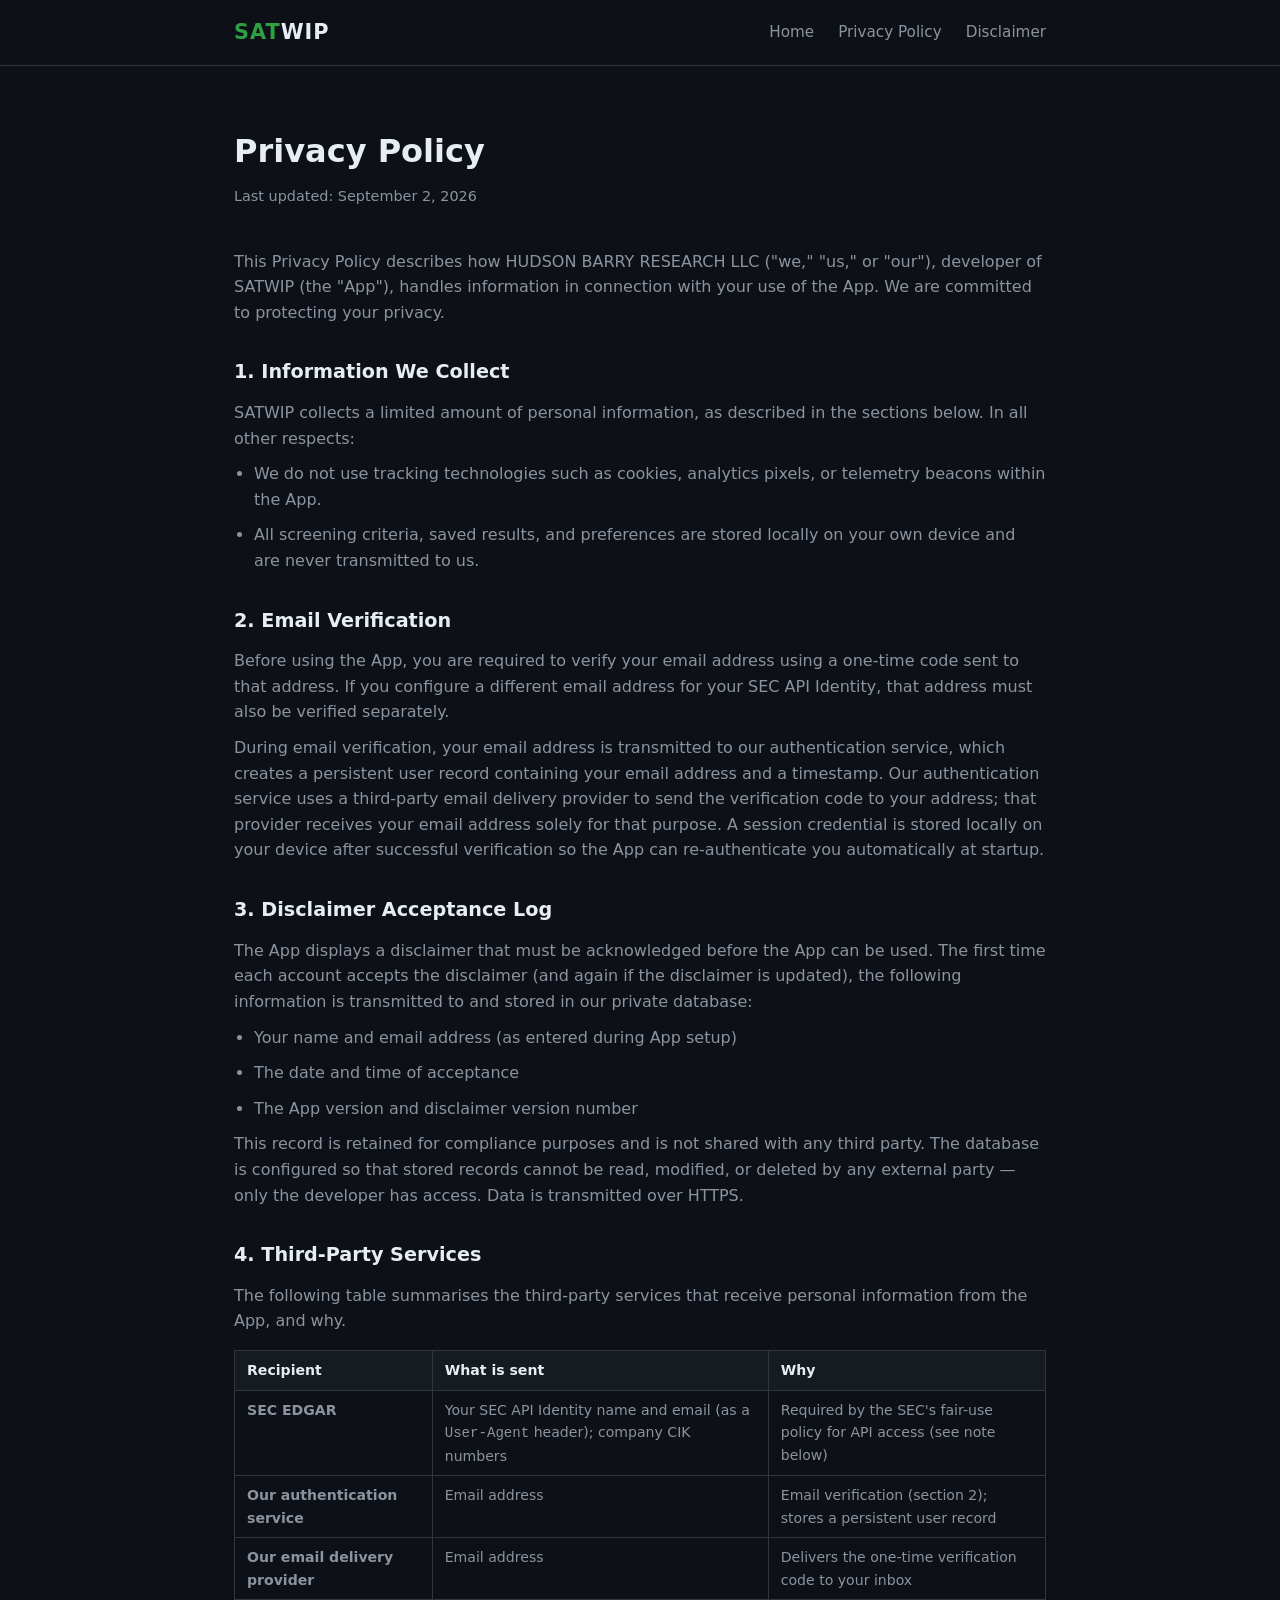
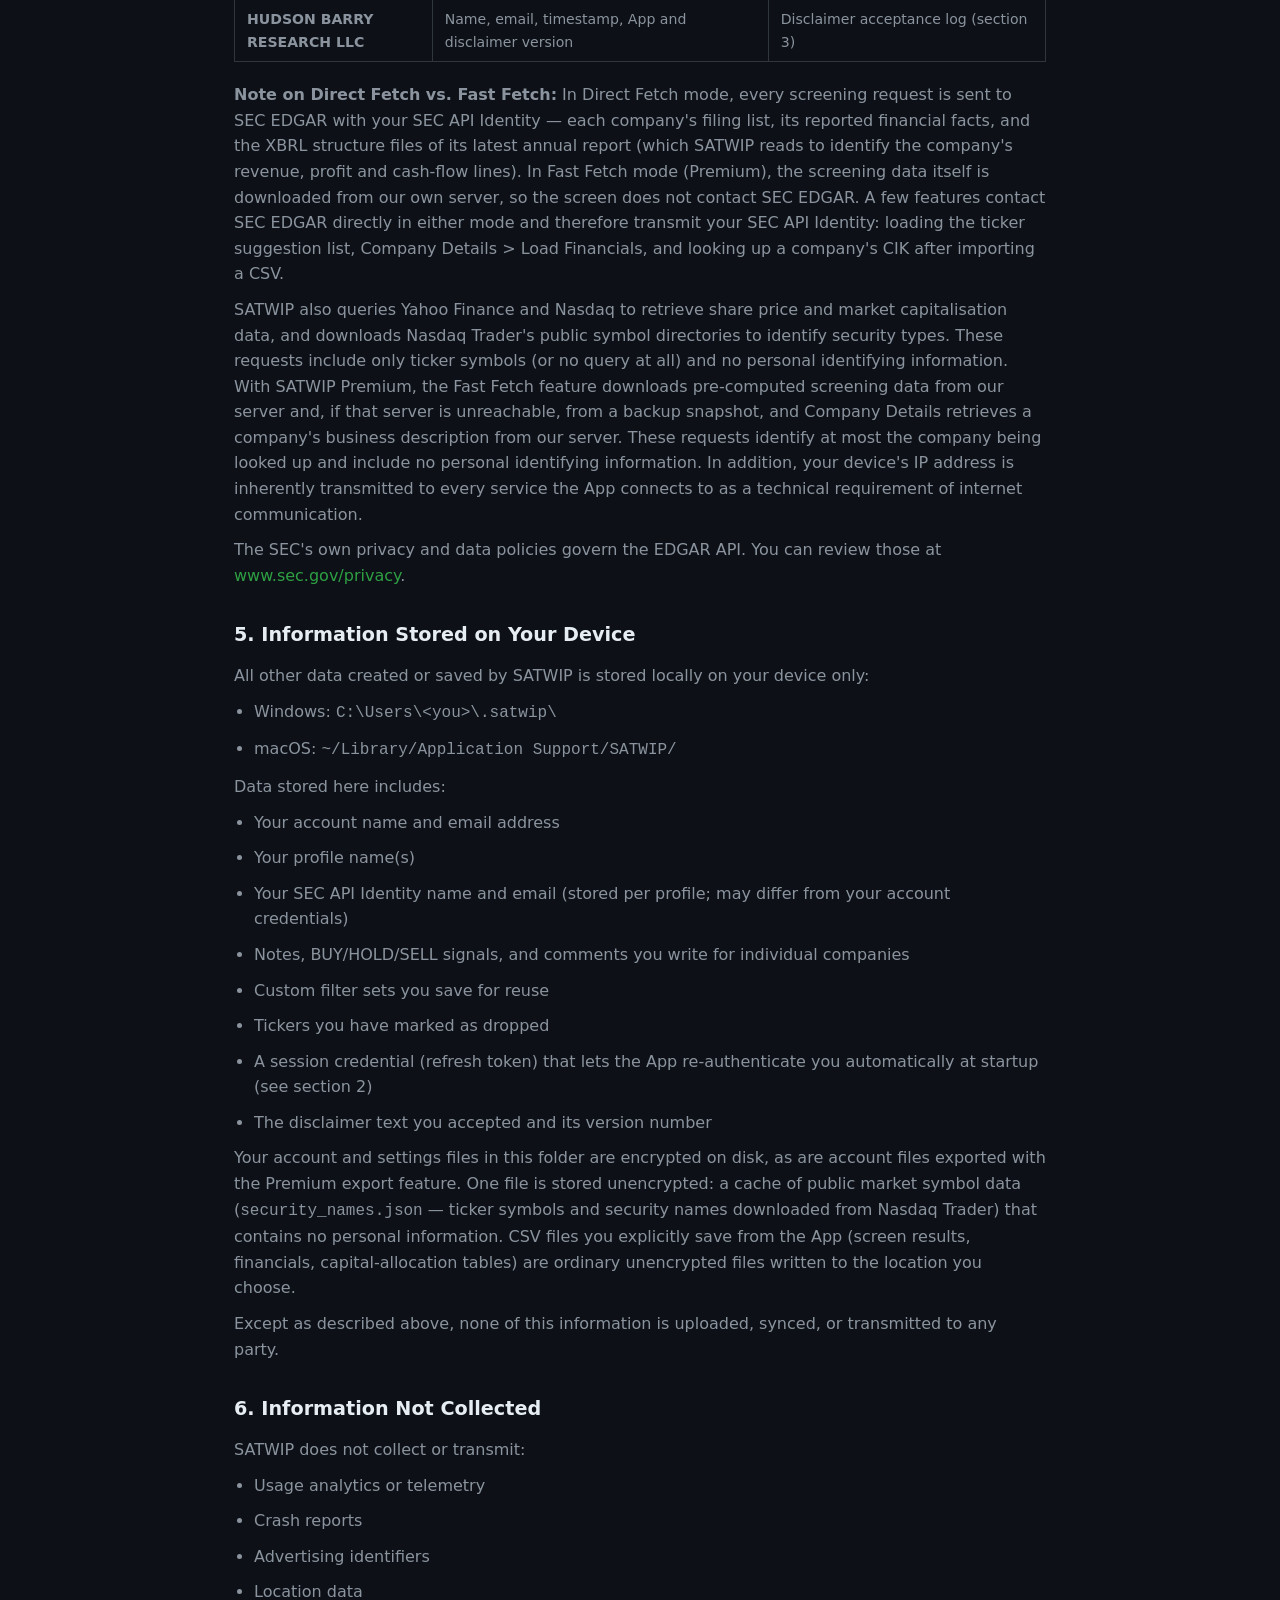
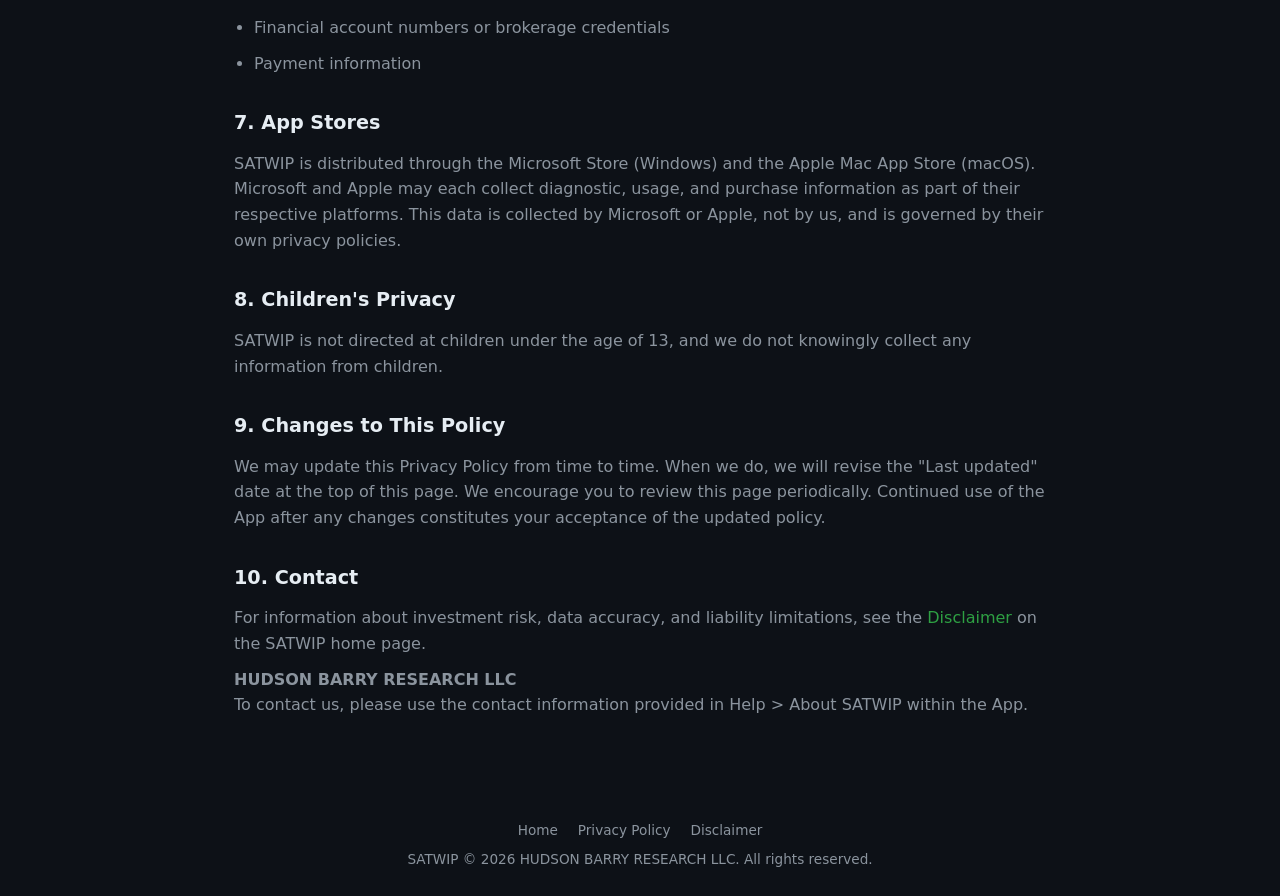
==== commit 51684bd5: "Privacy Policy §4 + About: figures read from each company's own statement structure; Direct Fetch al" ====
--- a/privacy-policy.html
+++ b/privacy-policy.html
@@ -94,7 +94,7 @@
             </tr>
           </tbody>
         </table>
-        <p><strong>Note on Direct Fetch vs. Fast Fetch:</strong> In Direct Fetch mode, every screening request is sent to SEC EDGAR with your SEC API Identity. In Fast Fetch mode (Premium), the screening data itself is downloaded from our own server, so the screen does not contact SEC EDGAR. A few features contact SEC EDGAR directly in either mode and therefore transmit your SEC API Identity: loading the ticker suggestion list, Company Details &gt; Load Financials, and looking up a company's CIK after importing a CSV.</p>
+        <p><strong>Note on Direct Fetch vs. Fast Fetch:</strong> In Direct Fetch mode, every screening request is sent to SEC EDGAR with your SEC API Identity &mdash; each company's filing list, its reported financial facts, and the XBRL structure files of its latest annual report (which SATWIP reads to identify the company's revenue, profit and cash-flow lines). In Fast Fetch mode (Premium), the screening data itself is downloaded from our own server, so the screen does not contact SEC EDGAR. A few features contact SEC EDGAR directly in either mode and therefore transmit your SEC API Identity: loading the ticker suggestion list, Company Details &gt; Load Financials, and looking up a company's CIK after importing a CSV.</p>
         <p>SATWIP also queries Yahoo Finance and Nasdaq to retrieve share price and market capitalisation data, and downloads Nasdaq Trader's public symbol directories to identify security types. These requests include only ticker symbols (or no query at all) and no personal identifying information. With SATWIP Premium, the Fast Fetch feature downloads pre-computed screening data from our server and, if that server is unreachable, from a backup snapshot, and Company Details retrieves a company's business description from our server. These requests identify at most the company being looked up and include no personal identifying information. In addition, your device's IP address is inherently transmitted to every service the App connects to as a technical requirement of internet communication.</p>
         <p>The SEC's own privacy and data policies govern the EDGAR API. You can review those at <a href="https://www.sec.gov/privacy" target="_blank" rel="noopener">www.sec.gov/privacy</a>.</p>
 
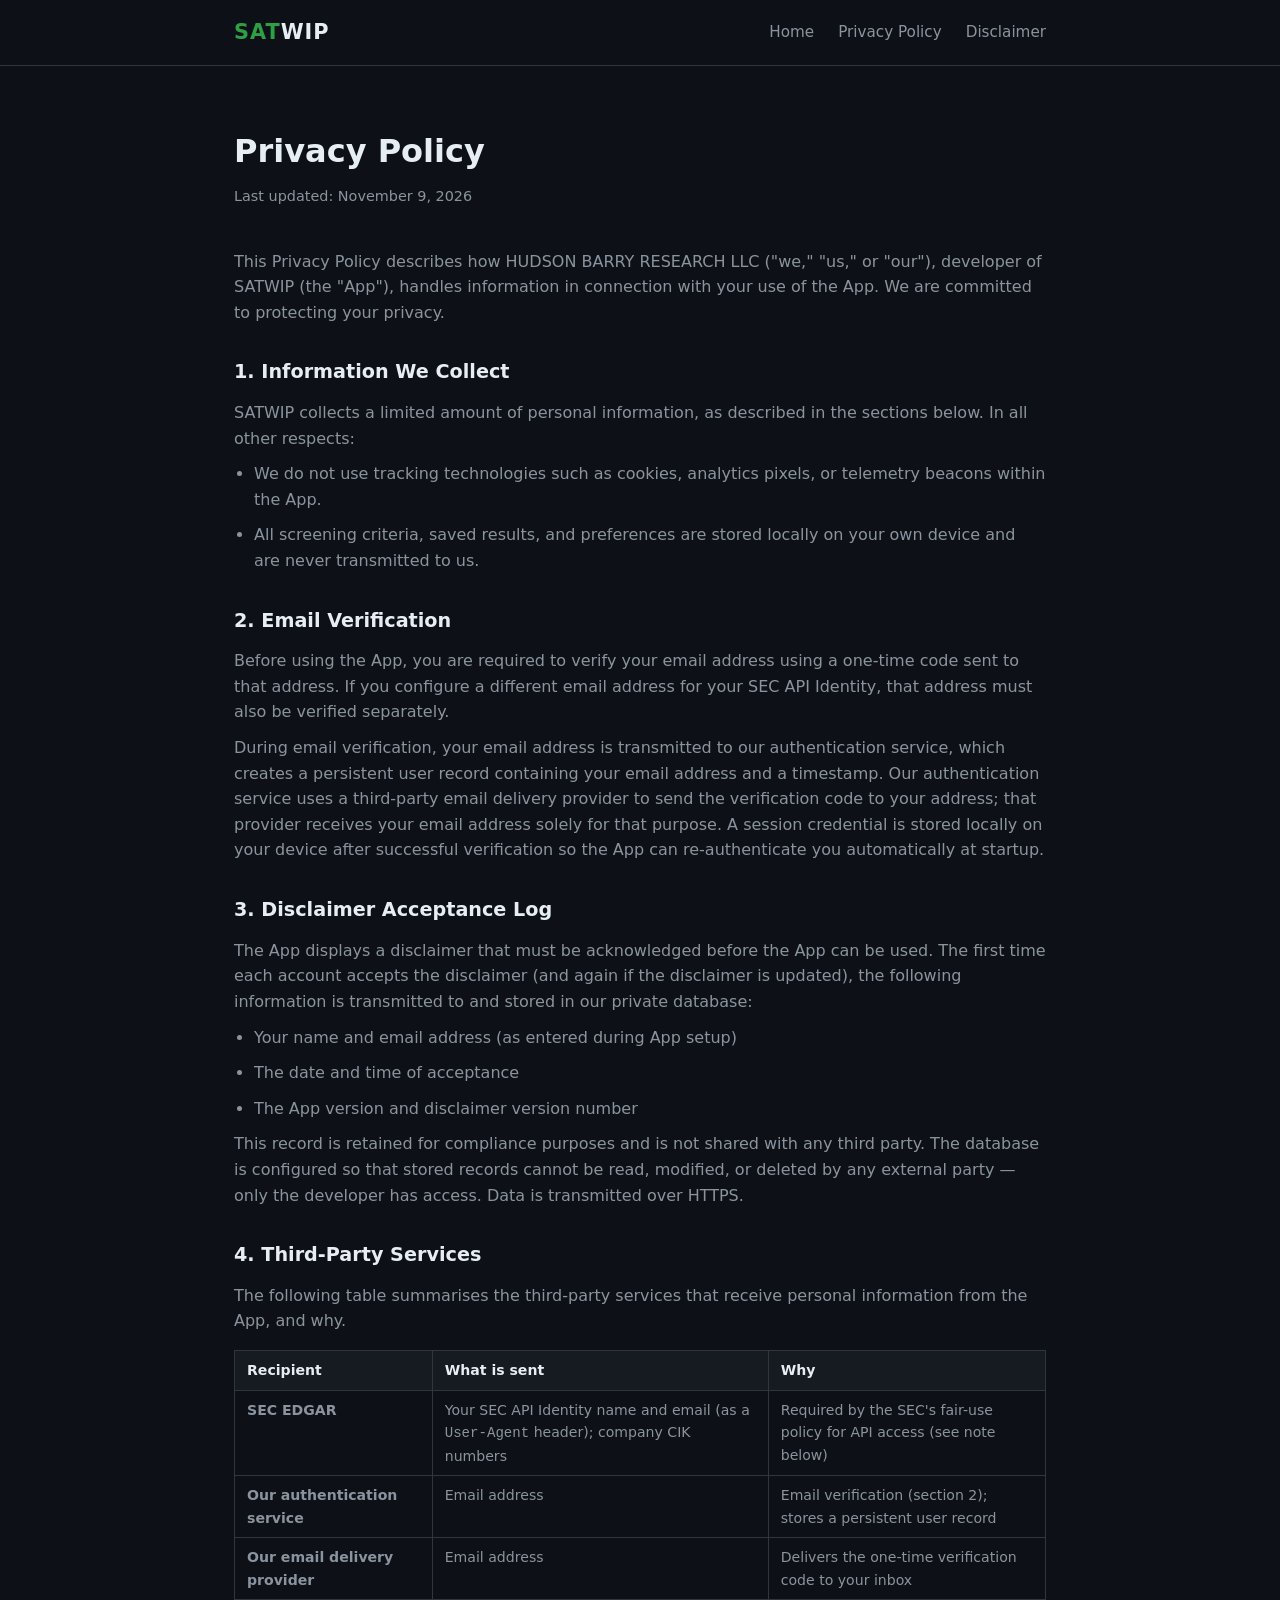
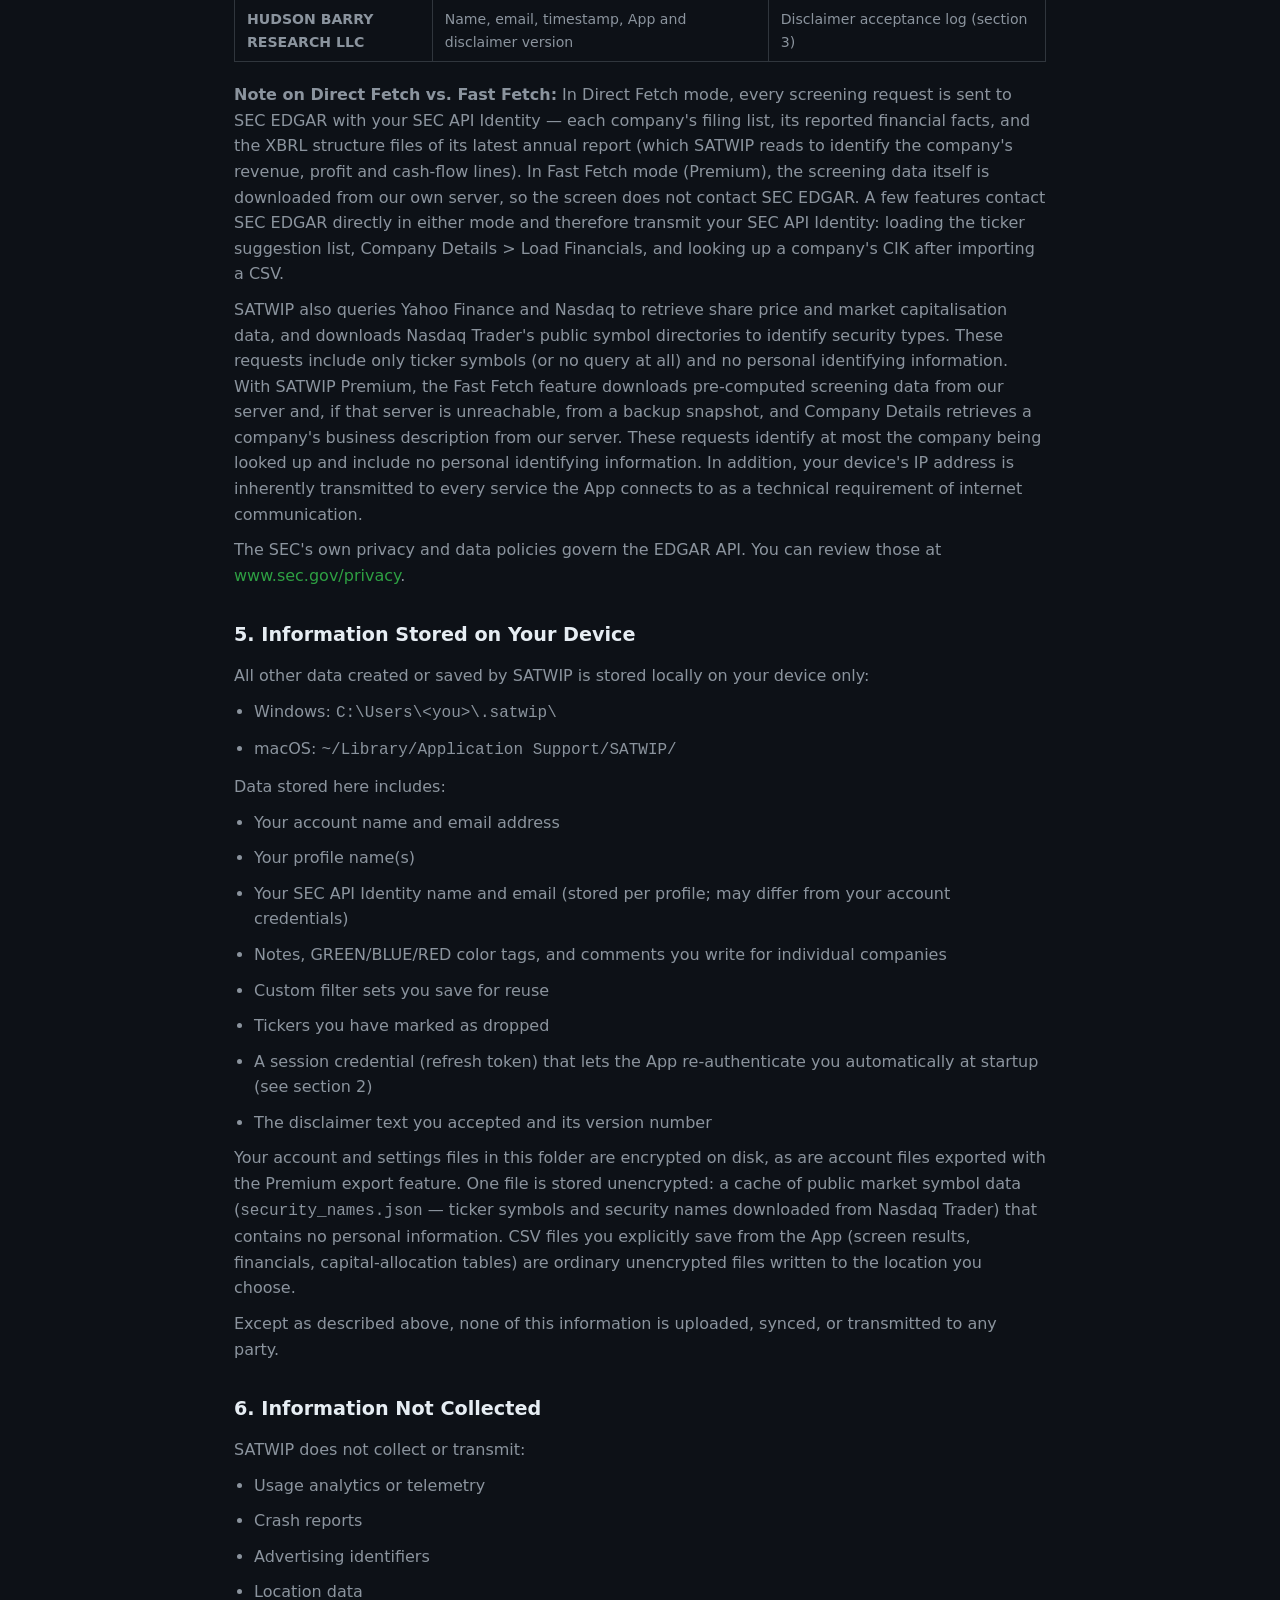
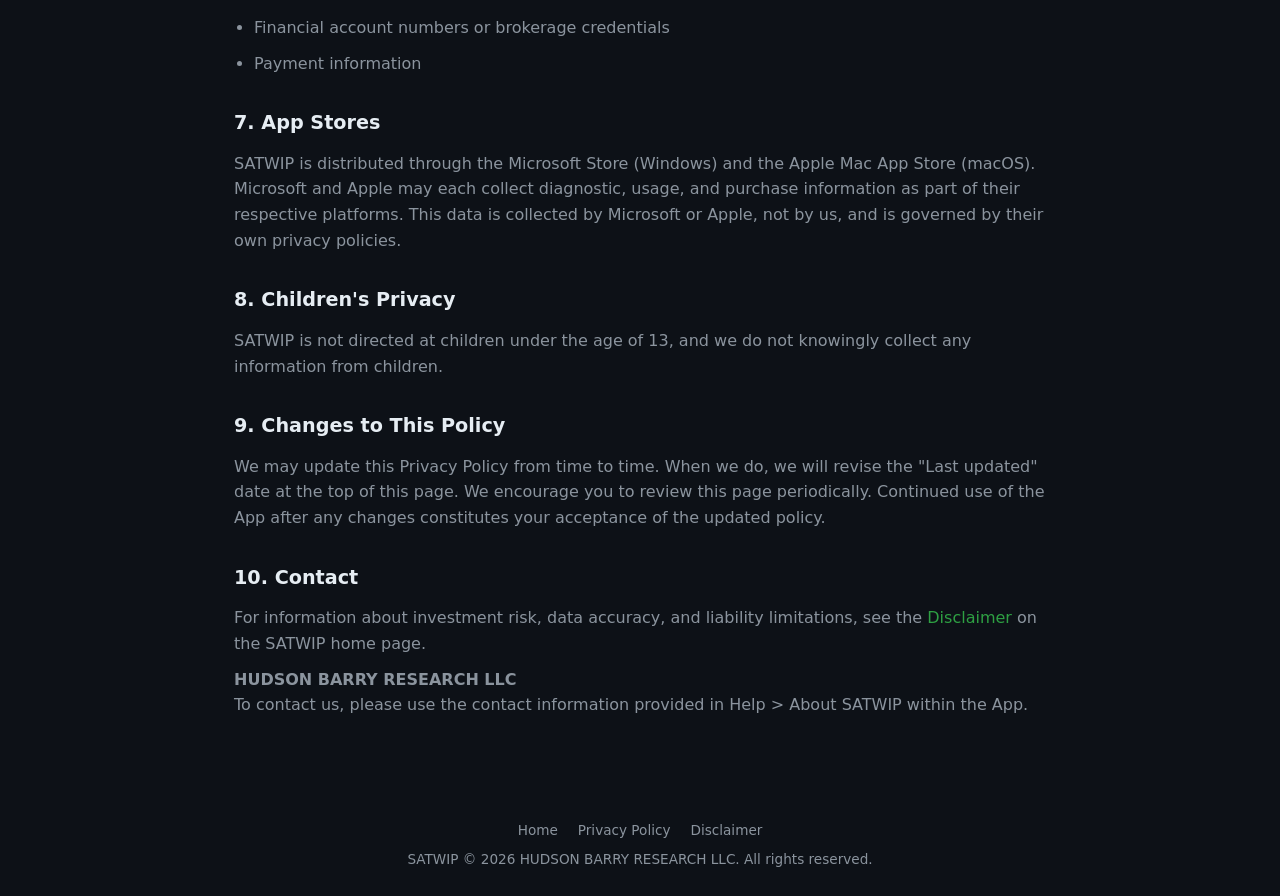
==== commit 0b4503fa: "Color tags for 2.1.2: feature card, About (matches the store long description) and Privacy Policy de" ====
--- a/privacy-policy.html
+++ b/privacy-policy.html
@@ -41,7 +41,7 @@
       <div class="policy-content">
 
         <h1>Privacy Policy</h1>
-        <p class="updated">Last updated: September 2, 2026</p>
+        <p class="updated">Last updated: November 9, 2026</p>
 
         <p>This Privacy Policy describes how HUDSON BARRY RESEARCH LLC ("we," "us," or "our"), developer of SATWIP (the "App"), handles information in connection with your use of the App. We are committed to protecting your privacy.</p>
 
@@ -109,7 +109,7 @@
           <li>Your account name and email address</li>
           <li>Your profile name(s)</li>
           <li>Your SEC API Identity name and email (stored per profile; may differ from your account credentials)</li>
-          <li>Notes, BUY/HOLD/SELL signals, and comments you write for individual companies</li>
+          <li>Notes, GREEN/BLUE/RED color tags, and comments you write for individual companies</li>
           <li>Custom filter sets you save for reuse</li>
           <li>Tickers you have marked as dropped</li>
           <li>A session credential (refresh token) that lets the App re-authenticate you automatically at startup (see section 2)</li>
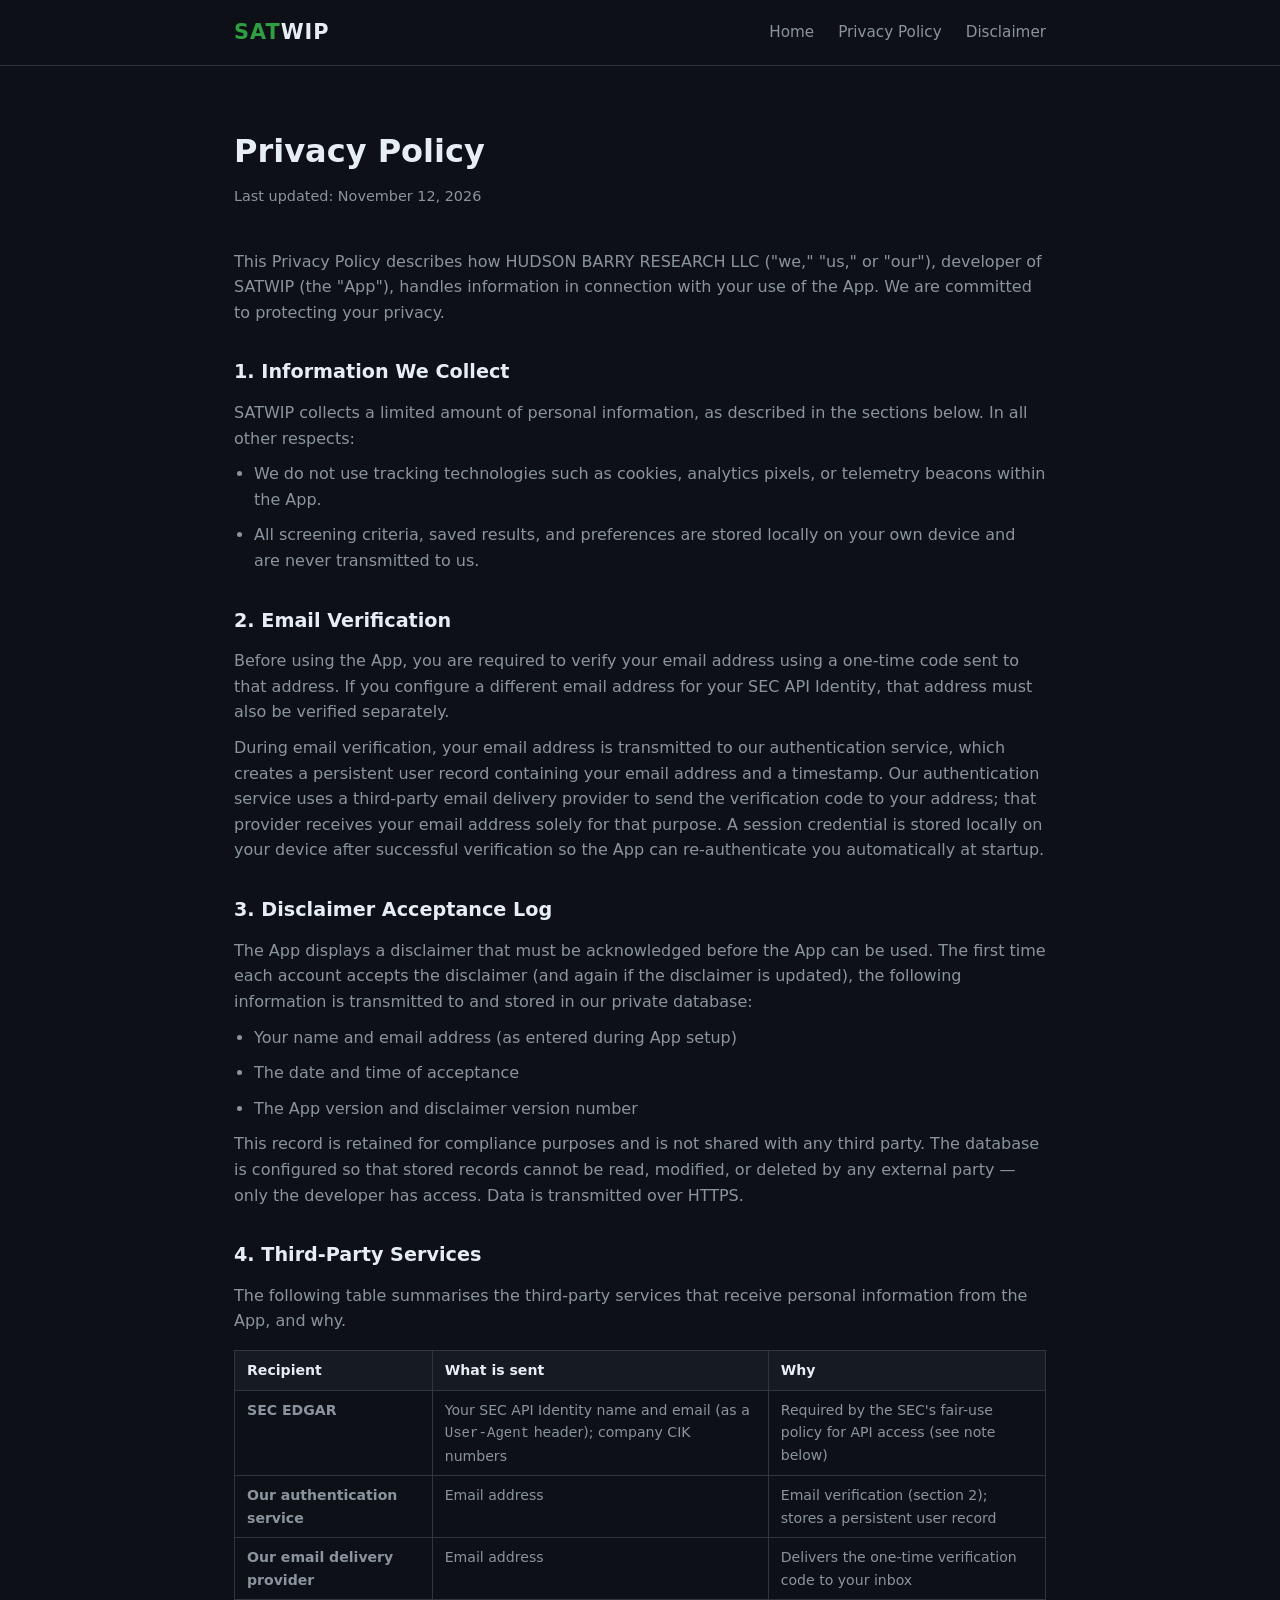
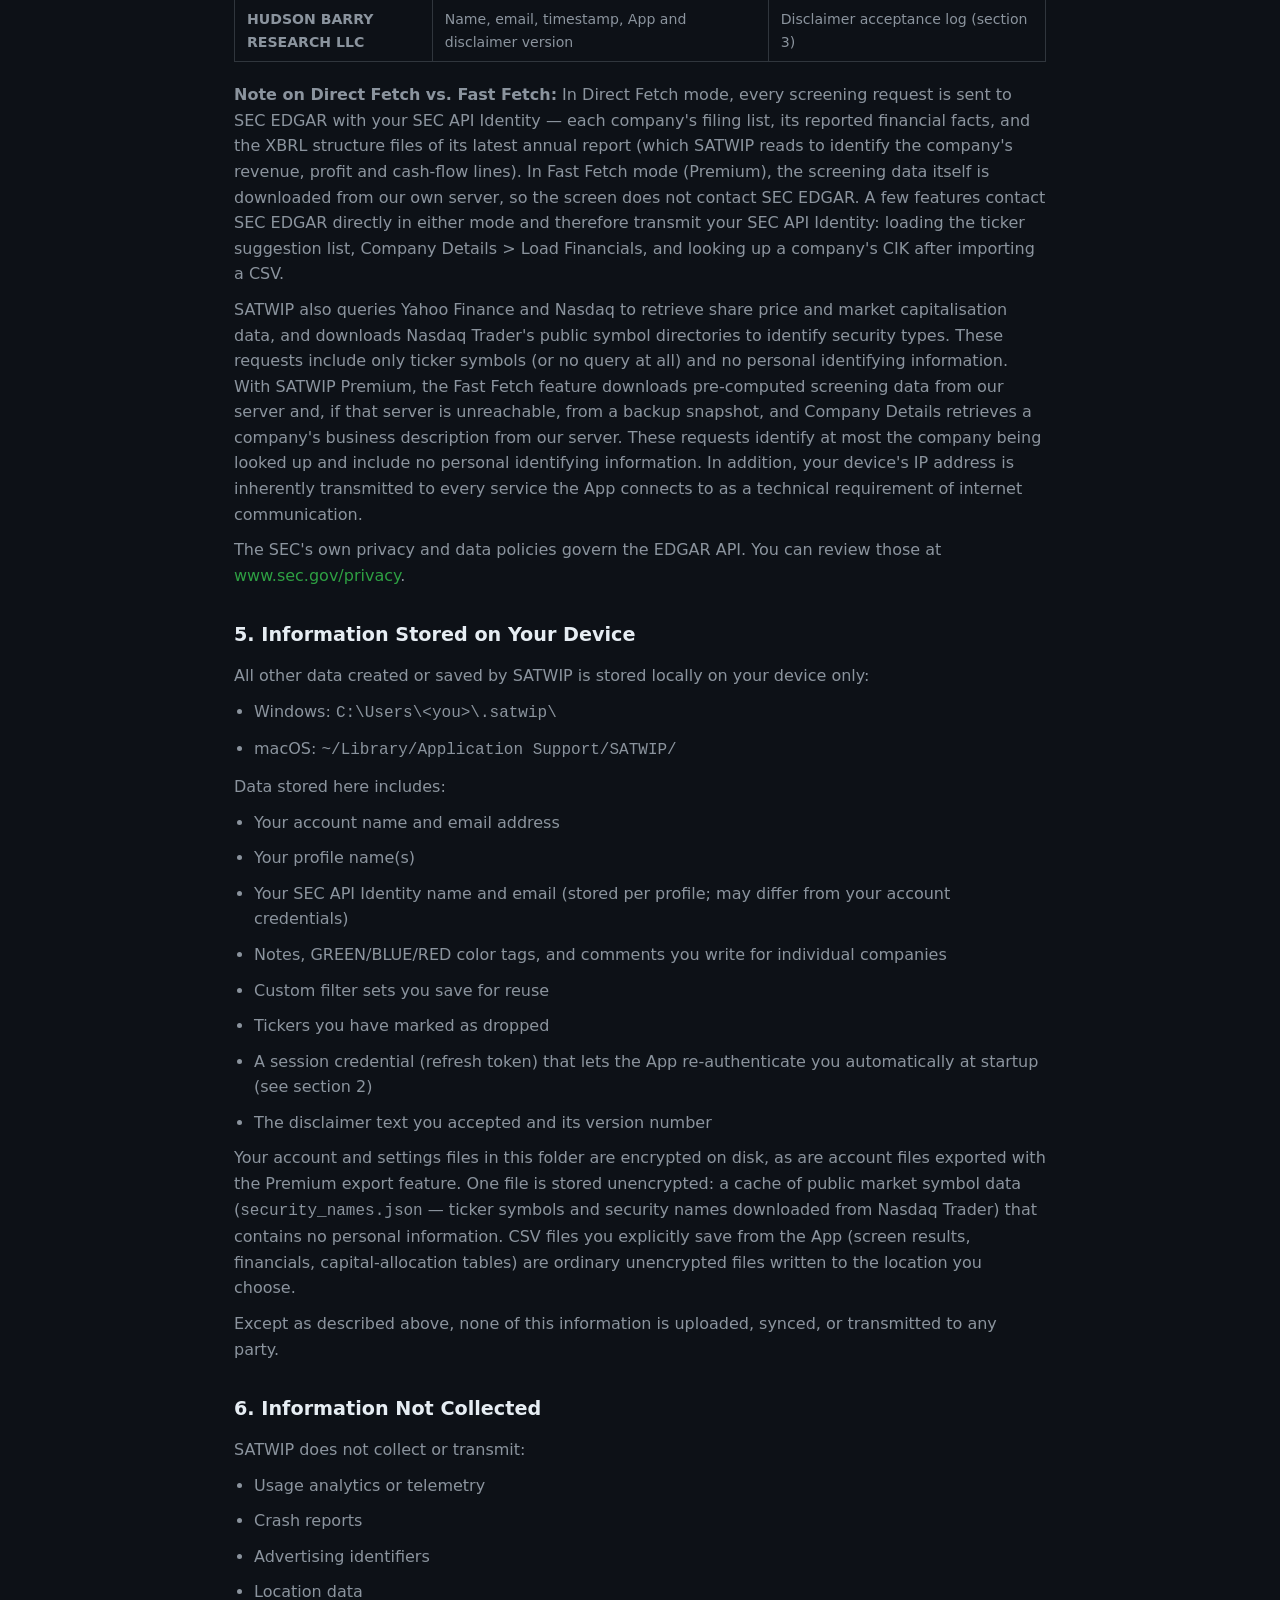
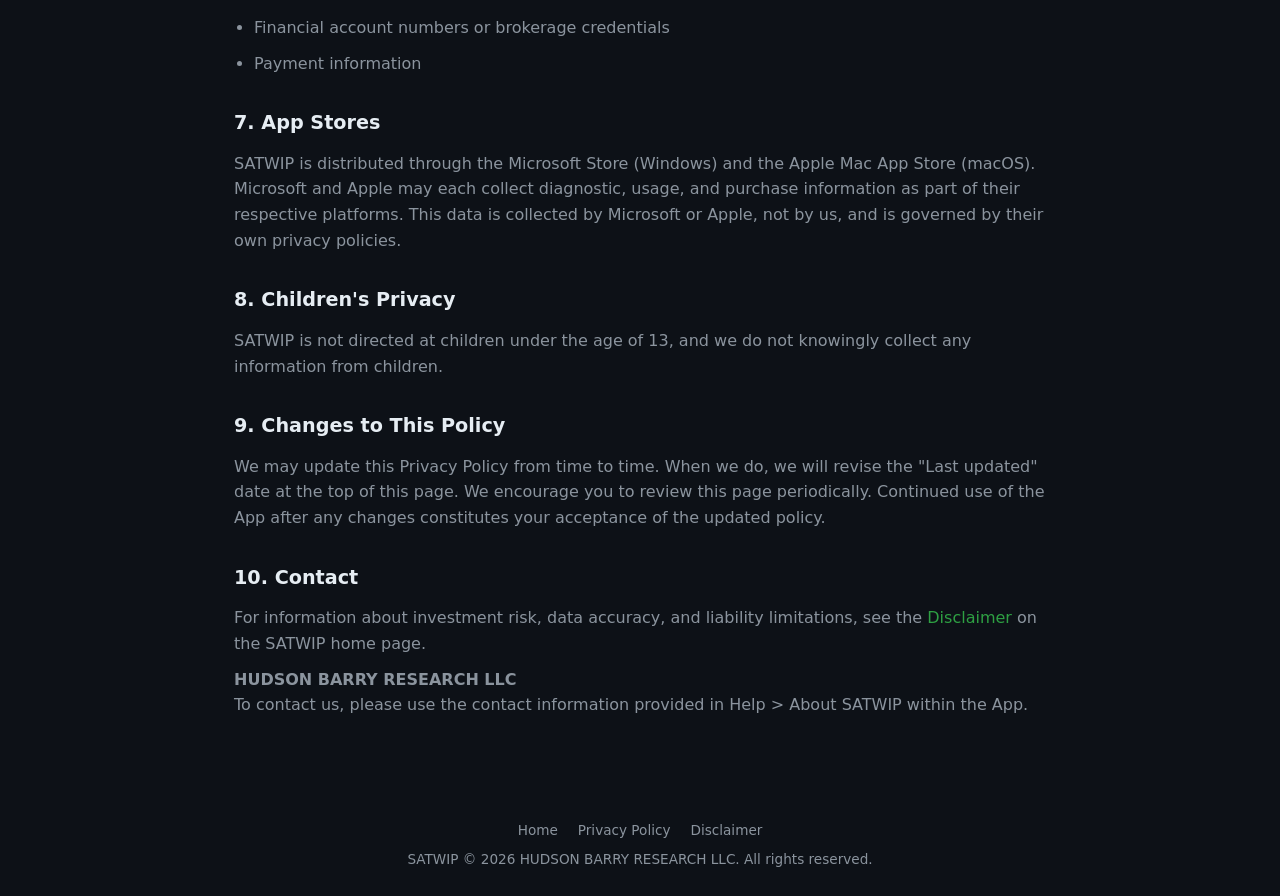
==== commit a969140f: "Privacy Policy dated November 12, 2026 (published with the color-tags wording for 2.1.2) Co-Authored" ====
--- a/privacy-policy.html
+++ b/privacy-policy.html
@@ -41,7 +41,7 @@
       <div class="policy-content">
 
         <h1>Privacy Policy</h1>
-        <p class="updated">Last updated: November 9, 2026</p>
+        <p class="updated">Last updated: November 12, 2026</p>
 
         <p>This Privacy Policy describes how HUDSON BARRY RESEARCH LLC ("we," "us," or "our"), developer of SATWIP (the "App"), handles information in connection with your use of the App. We are committed to protecting your privacy.</p>
 
